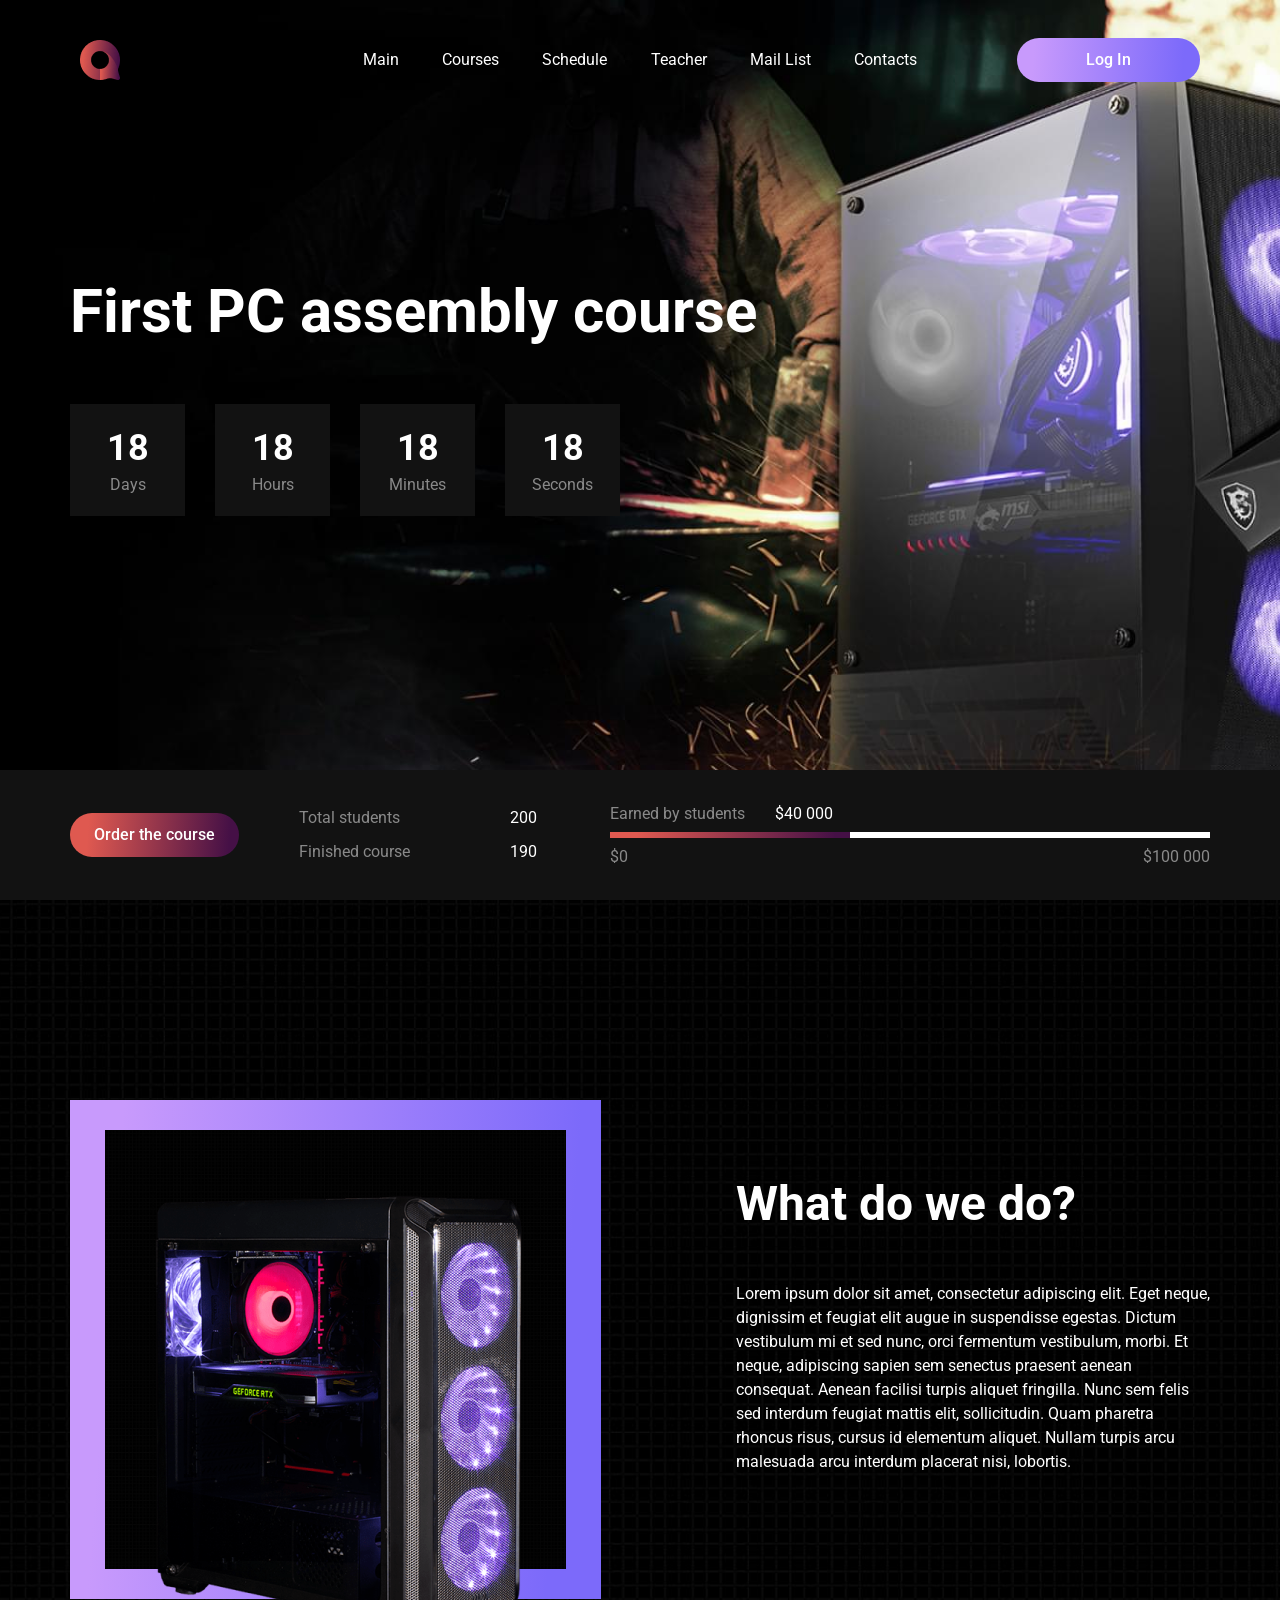
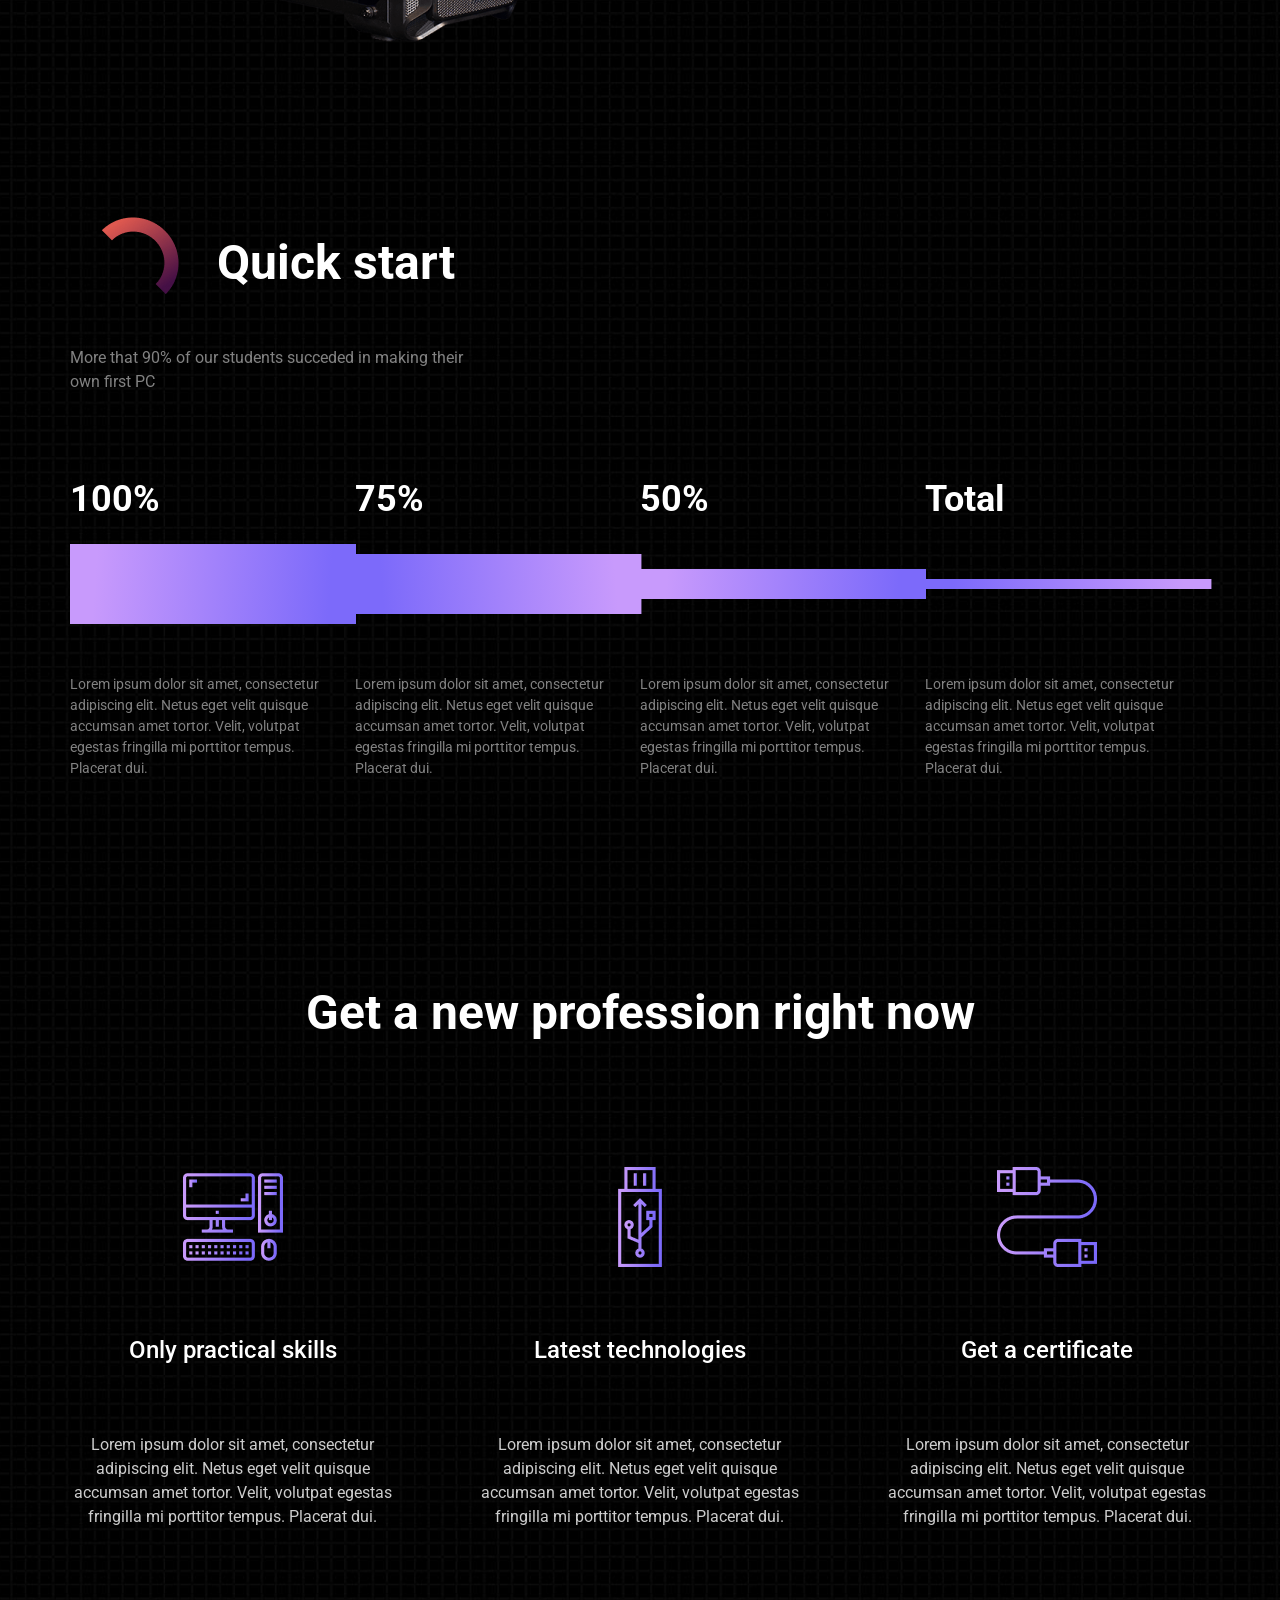
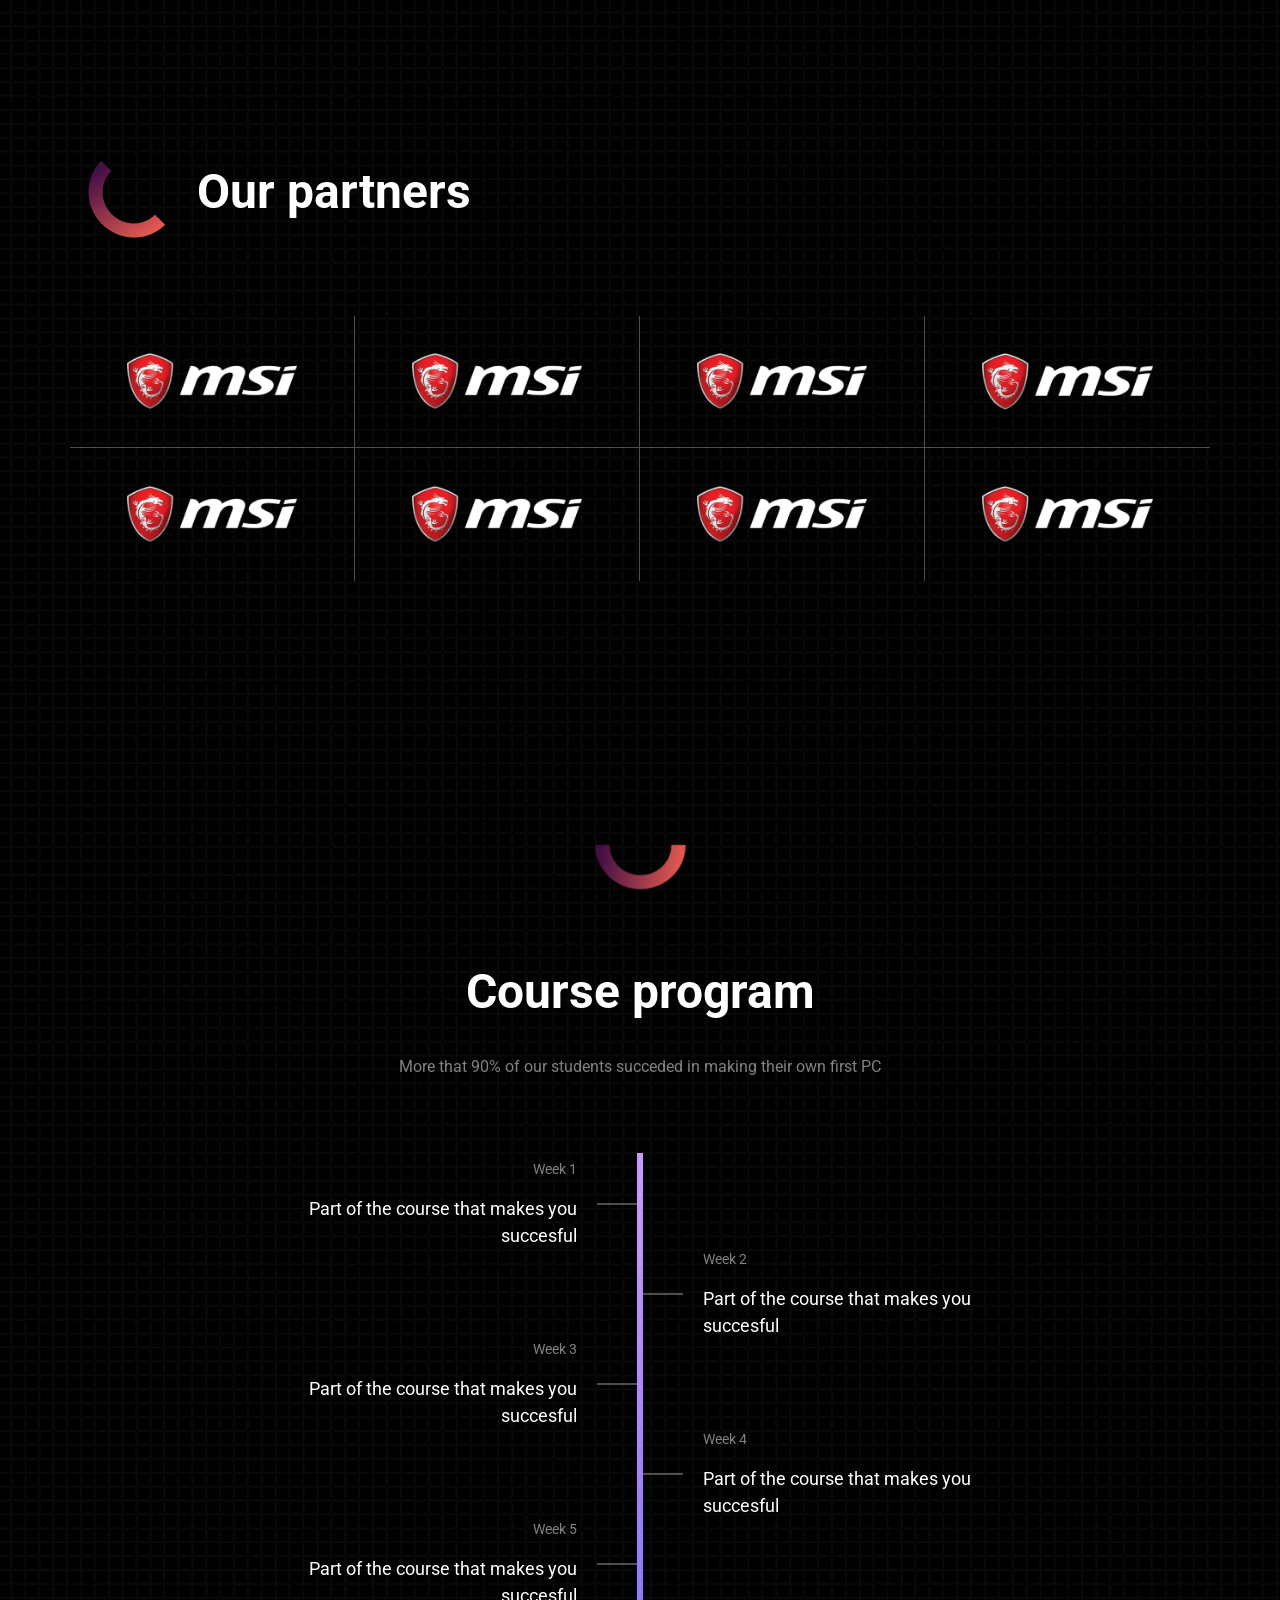
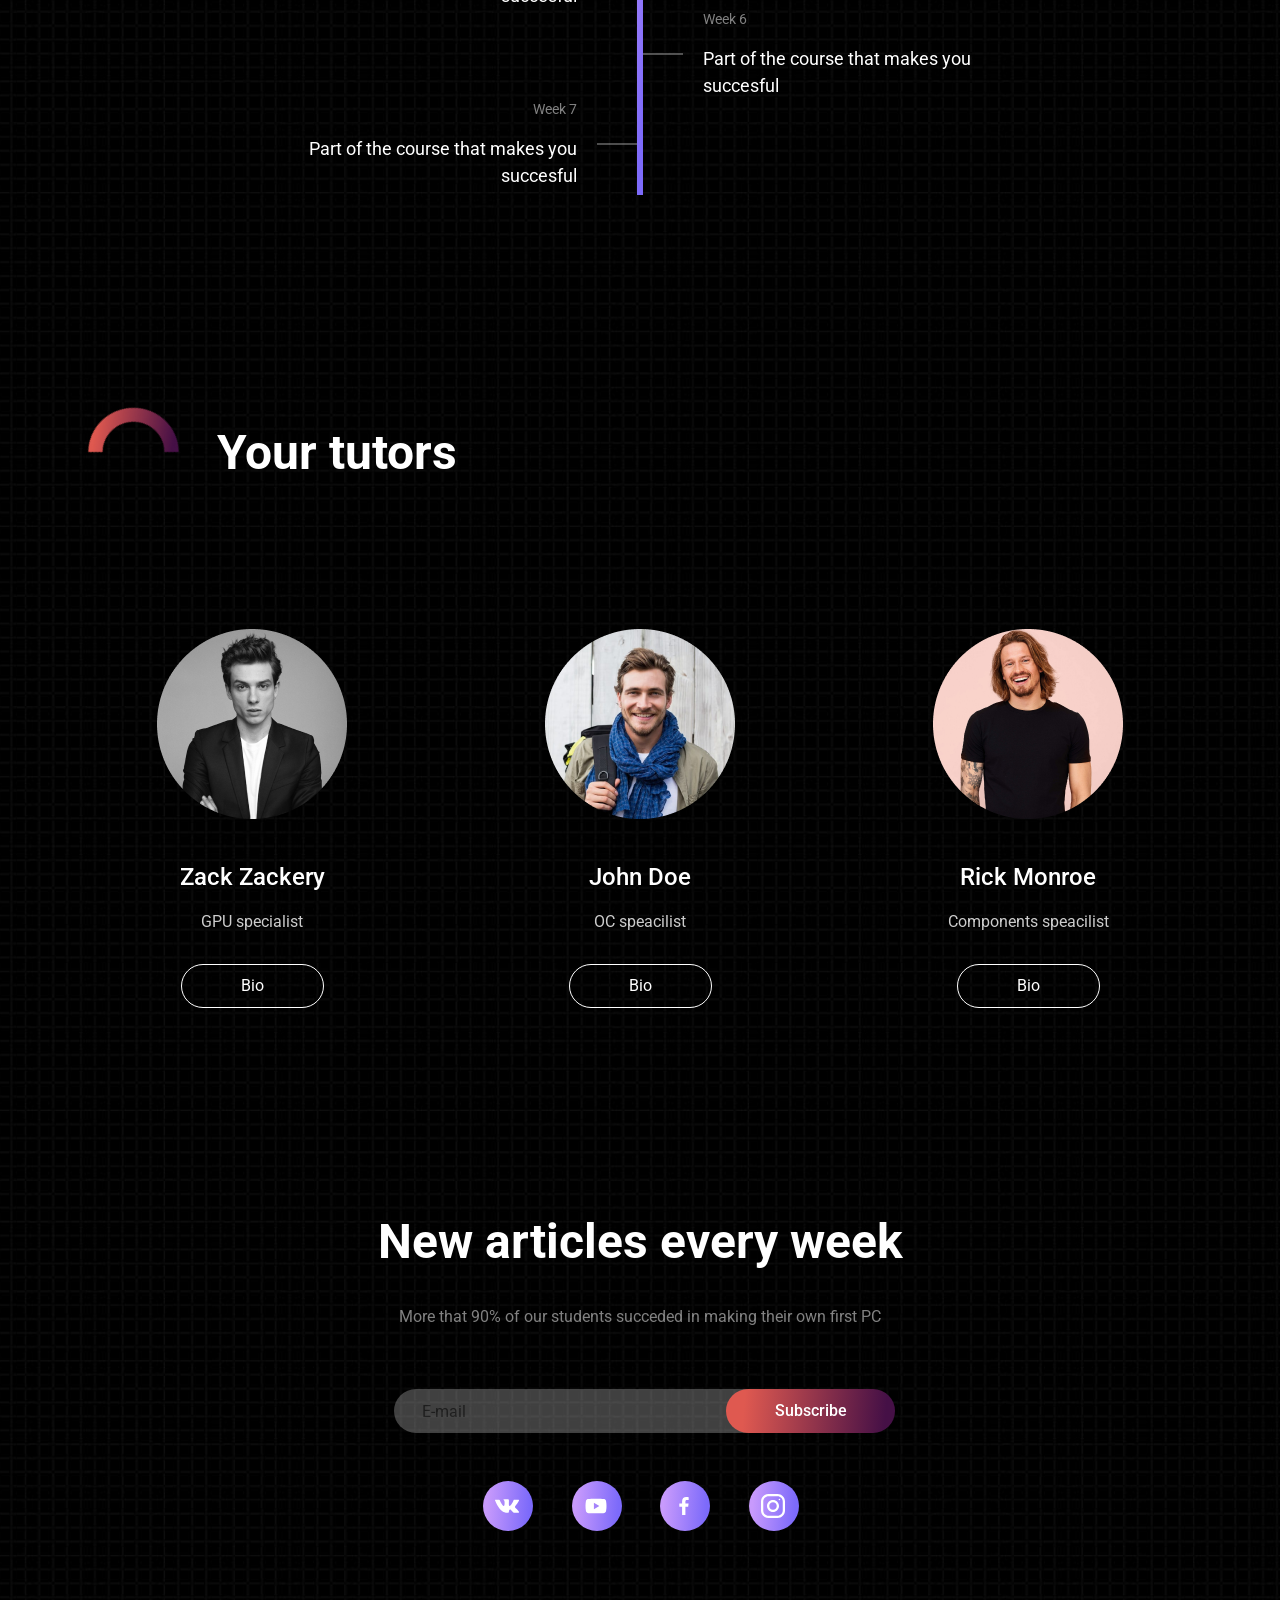
==== pc_courses/index.html @ 43d02b5d "pc_courses" ====
<!DOCTYPE html><html lang="ru"><head><meta charset="UTF-8"><meta name="viewport" content="width=device-width,initial-scale=1"><meta http-equiv="X-UA-Compatible" content="ie=edge"><title>Create your PC</title><meta name="title" content="Мое портфолио"><meta name="description" content="Здесь вы сможете ознакомиться с моими работами и узнать больше обо мне"><!-- Open Graph / Facebook --><meta property="og:type" content="website"><meta property="og:url" content="https://metatags.io/"><meta property="og:title" content="Мое портфолио"><meta property="og:description" content="Здесь вы сможете ознакомиться с моими работами и узнать больше обо мне"><meta property="og:image" content="https://metatags.io/assets/meta-tags-16a33a6a8531e519cc0936fbba0ad904e52d35f34a46c97a2c9f6f7dd7d336f2.png"><!-- Twitter --><meta property="twitter:card" content="summary_large_image"><meta property="twitter:url" content="https://metatags.io/"><meta property="twitter:title" content="Мое портфолио"><meta property="twitter:description" content="Здесь вы сможете ознакомиться с моими работами и узнать больше обо мне"><meta property="twitter:image" content="https://metatags.io/assets/meta-tags-16a33a6a8531e519cc0936fbba0ad904e52d35f34a46c97a2c9f6f7dd7d336f2.png"><!-- Favicon  --><link rel="apple-touch-icon" sizes="57x57" href="icons/favicon/apple-icon-57x57.png"><link rel="apple-touch-icon" sizes="60x60" href="icons/favicon/apple-icon-60x60.png"><link rel="apple-touch-icon" sizes="72x72" href="icons/favicon/apple-icon-72x72.png"><link rel="apple-touch-icon" sizes="76x76" href="icons/favicon/apple-icon-76x76.png"><link rel="apple-touch-icon" sizes="114x114" href="icons/favicon/apple-icon-114x114.png"><link rel="apple-touch-icon" sizes="120x120" href="icons/favicon/apple-icon-120x120.png"><link rel="apple-touch-icon" sizes="144x144" href="icons/favicon/apple-icon-144x144.png"><link rel="apple-touch-icon" sizes="152x152" href="icons/favicon/apple-icon-152x152.png"><link rel="apple-touch-icon" sizes="180x180" href="icons/favicon/apple-icon-180x180.png"><link rel="icon" type="image/png" sizes="192x192" href="icons/favicon/android-icon-192x192.png"><link rel="icon" type="image/png" sizes="32x32" href="icons/favicon/favicon-32x32.png"><link rel="icon" type="image/png" sizes="96x96" href="icons/favicon/favicon-96x96.png"><link rel="icon" type="image/png" sizes="16x16" href="icons/favicon/favicon-16x16.png"><link rel="manifest" href="/manifest.json"><meta name="msapplication-TileColor" content="#ffffff"><meta name="msapplication-TileImage" content="/ms-icon-144x144.png"><meta name="theme-color" content="#ffffff"><link rel="stylesheet" href="css/style.min.css"></head><body><header><nav><div class="container"><ul class="menu"><li><a href="#" class="menu__link text text_white">Main</a></li><li><a href="#" class="menu__link text text_white">Courses</a></li><li><a href="#" class="menu__link text text_white">Schedule</a></li><li><a href="#" class="menu__link text text_white">Teacher</a></li><li><a href="#" class="menu__link text text_white">Mail List</a></li><li><a href="#" class="menu__link text text_white">Contacts</a></li></ul></div></nav><div class="hamburger"><span></span> <span></span> <span></span></div><div class="logo"><a href="#"><img src="icons/main/logo.png" alt="logo"></a></div><button class="button button-login">Log In</button></header><section class="main"><div class="container"><h1 class="title title_fz64">First PC assembly course</h1><div class="main__countdown"><div class="main__countdown-item"><div class="main__countdown-number">18</div><div class="text">Days</div></div><div class="main__countdown-item"><div class="main__countdown-number">18</div><div class="text">Hours</div></div><div class="main__countdown-item"><div class="main__countdown-number">18</div><div class="text">Minutes</div></div><div class="main__countdown-item"><div class="main__countdown-number">18</div><div class="text">Seconds</div></div></div></div><div class="main-bottom"><div class="container"><div class="main-bottom__wrapper"><button class="button">Order the course</button><div class="main-bottom__students"><div class="text">Total students</div><div class="text text_white">200</div><div class="text">Finished course</div><div class="text text_white">190</div></div><div class="main-bottom__counter"><div class="text main-bottom__counter-1">Earned by students</div><div class="text text_white main-bottom__counter-2">$40 000</div><div class="main-bottom__progress-bar main-bottom__counter-3"><span></span></div><div class="text main-bottom__counter-4">$0</div><div class="text main-bottom__counter-5">$100 000</div></div></div></div></div></section><section class="about"><div class="container"><div class="about__wrapper"><div class="about__item"><span class="about__square"><img src="img/about/about__img.png" alt="PC" class="about__img"> <span class="about__square-bcg"></span></span></div><div class="about__item"><h2 class="title">What do we do?</h2><p class="text text_white">Lorem ipsum dolor sit amet, consectetur adipiscing elit. Eget neque, dignissim et feugiat elit augue in suspendisse egestas. Dictum vestibulum mi et sed nunc, orci fermentum vestibulum, morbi. Et neque, adipiscing sapien sem senectus praesent aenean consequat. Aenean facilisi turpis aliquet fringilla. Nunc sem felis sed interdum feugiat mattis elit, sollicitudin. Quam pharetra rhoncus risus, cursus id elementum aliquet. Nullam turpis arcu malesuada arcu interdum placerat nisi, lobortis.</p></div></div></div></section><section class="start"><div class="container"><div class="start__top"><img src="icons/icon-loading.png" alt="icon"><h2 class="title">Quick start</h2></div><p class="start__descr text">More that 90% of our students succeded in making their own first PC</p><div class="start__wrapper"><div class="start__item start__item"><div class="title title_fz36">100%</div><div class="start__text text text_fz14">Lorem ipsum dolor sit amet, consectetur adipiscing elit. Netus eget velit quisque accumsan amet tortor. Velit, volutpat egestas fringilla mi porttitor tempus. Placerat dui.</div></div><div class="start__item start__item_2"><div class="title title_fz36">75%</div><div class="start__text text text_fz14">Lorem ipsum dolor sit amet, consectetur adipiscing elit. Netus eget velit quisque accumsan amet tortor. Velit, volutpat egestas fringilla mi porttitor tempus. Placerat dui.</div></div><div class="start__item start__item_3"><div class="title title_fz36">50%</div><div class="start__text text text_fz14">Lorem ipsum dolor sit amet, consectetur adipiscing elit. Netus eget velit quisque accumsan amet tortor. Velit, volutpat egestas fringilla mi porttitor tempus. Placerat dui.</div></div><div class="start__item start__item_4"><div class="title title_fz36">Total</div><div class="start__text text text_fz14">Lorem ipsum dolor sit amet, consectetur adipiscing elit. Netus eget velit quisque accumsan amet tortor. Velit, volutpat egestas fringilla mi porttitor tempus. Placerat dui.</div></div></div></div></section><section class="advantages"><div class="container"><h2 class="title">Get a new profession right now</h2><div class="advantages__wrapper"><div class="advantages__item"><img src="icons/advantages/icon-1.png" alt="skills"><div class="subtitle">Only practical skills</div><p class="text text_op08">Lorem ipsum dolor sit amet, consectetur adipiscing elit. Netus eget velit quisque accumsan amet tortor. Velit, volutpat egestas fringilla mi porttitor tempus. Placerat dui.</p></div><div class="advantages__item"><img src="icons/advantages/icon-2.png" alt="technologies"><div class="subtitle">Latest technologies</div><p class="text text_op08">Lorem ipsum dolor sit amet, consectetur adipiscing elit. Netus eget velit quisque accumsan amet tortor. Velit, volutpat egestas fringilla mi porttitor tempus. Placerat dui.</p></div><div class="advantages__item"><img src="icons/advantages/icon-3.png" alt="certificate"><div class="subtitle">Get a certificate</div><p class="text text_op08">Lorem ipsum dolor sit amet, consectetur adipiscing elit. Netus eget velit quisque accumsan amet tortor. Velit, volutpat egestas fringilla mi porttitor tempus. Placerat dui.</p></div></div></div></section><section class="partners"><div class="container"><div class="partners__top"><img src="icons/icon-loading.png" alt="icon"><h2 class="title">Our partners</h2></div><div class="partners__wrapper"><div class="partners__item"><img src="icons/partners/msi.png" alt=""></div><div class="partners__item"><img src="icons/partners/msi.png" alt=""></div><div class="partners__item"><img src="icons/partners/msi.png" alt=""></div><div class="partners__item"><img src="icons/partners/msi.png" alt=""></div><div class="partners__item"><img src="icons/partners/msi.png" alt=""></div><div class="partners__item"><img src="icons/partners/msi.png" alt=""></div><div class="partners__item"><img src="icons/partners/msi.png" alt=""></div><div class="partners__item"><img src="icons/partners/msi.png" alt=""></div></div></div></section><section class="program"><div class="container"><img src="icons/icon-loading.png" alt="icon"><h2 class="title">Course program</h2><div class="text">More that 90% of our students succeded in making their own first PC</div><div class="program__wrapper"><div class="program__item"><div class="text text_fz14">Week 1</div><div class="text text_white text_fz18">Part of the course that makes you succesful</div></div><div class="program__filler"></div><div class="program__filler"></div><div class="program__item"><div class="text text_fz14">Week 2</div><div class="text text_white text_fz18">Part of the course that makes you succesful</div></div><div class="program__item"><div class="text text_fz14">Week 3</div><div class="text text_white text_fz18">Part of the course that makes you succesful</div></div><div class="program__filler"></div><div class="program__filler"></div><div class="program__item"><div class="text text_fz14">Week 4</div><div class="text text_white text_fz18">Part of the course that makes you succesful</div></div><div class="program__item"><div class="text text_fz14">Week 5</div><div class="text text_white text_fz18">Part of the course that makes you succesful</div></div><div class="program__filler"></div><div class="program__filler"></div><div class="program__item"><div class="text text_fz14">Week 6</div><div class="text text_white text_fz18">Part of the course that makes you succesful</div></div><div class="program__item"><div class="text text_fz14">Week 7</div><div class="text text_white text_fz18">Part of the course that makes you succesful</div></div></div></div></section><section class="tutors"><div class="container"><div class="tutors__top"><img src="icons/icon-loading.png" alt="icon"><h2 class="title">Your tutors</h2></div><div class="tutors__wrapper"><div class="tutors__item"><img src="img/teachers/teacher_1.png" alt="Zack"><div class="tutors__descr"><div class="subtitle">Zack Zackery</div><div class="text text_op08">GPU specialist</div><button class="button button-bio">Bio</button></div></div><div class="tutors__item"><img src="img/teachers/teacher_2.png" alt="John"><div class="tutors__descr"><div class="subtitle">John Doe</div><div class="text text_op08">OC speacilist</div><button class="button button-bio">Bio</button></div></div><div class="tutors__item"><img src="img/teachers/teacher_3.png" alt="Rick"><div class="tutors__descr"><div class="subtitle">Rick Monroe</div><div class="text text_op08">Components speacilist</div><button class="button button-bio">Bio</button></div></div></div></div></section><footer class="footer"><h2 class="title">New articles every week</h2><div class="text">More that 90% of our students succeded in making their own first PC</div><div class="footer__form"><form action="#" class="form"><label for="email"></label> <input type="email" placeholder="       E-mail" class="footer__form-mail"> <input type="submit" value="Subscribe" class="button"></form></div><div class="footer__socials"><a href="#" class="footer__socials-item"><img src="icons/footer/vk.svg" alt=""></a><a href="#" class="footer__socials-item"><img src="icons/footer/youtube.svg" alt=""></a><a href="#" class="footer__socials-item"><img src="icons/footer/facebook.svg" alt=""></a><a href="#" class="footer__socials-item"><img src="icons/footer/instagram.svg" alt=""></a></div></footer><script src="js/script.js"></script></body></html>
---- pc_courses/css/style.min.css ----
/*!
 * Bootstrap Reboot v4.3.1 (https://getbootstrap.com/)
 * Copyright 2011-2019 The Bootstrap Authors
 * Copyright 2011-2019 Twitter, Inc.
 * Licensed under MIT (https://github.com/twbs/bootstrap/blob/master/LICENSE)
 * Forked from Normalize.css, licensed MIT (https://github.com/necolas/normalize.css/blob/master/LICENSE.md)
 */@import url(https://fonts.googleapis.com/css2?family=Roboto:ital,wght@0,400;0,500;1,100;1,300;1,700;1,900&display=swap);*,::after,::before{box-sizing:border-box}html{font-family:sans-serif;line-height:1.15;-webkit-text-size-adjust:100%;-webkit-tap-highlight-color:rgba(0,0,0,0)}article,aside,figcaption,figure,footer,header,hgroup,main,nav,section{display:block}body{margin:0;font-family:-apple-system,BlinkMacSystemFont,"Segoe UI",Roboto,"Helvetica Neue",Arial,"Noto Sans",sans-serif,"Apple Color Emoji","Segoe UI Emoji","Segoe UI Symbol","Noto Color Emoji";font-size:1rem;font-weight:400;line-height:1.5;color:#212529;text-align:left;background-color:#fff}[tabindex="-1"]:focus{outline:0!important}hr{box-sizing:content-box;height:0;overflow:visible}h1,h2,h3,h4,h5,h6{margin-top:0;margin-bottom:.5rem}p{margin-top:0;margin-bottom:1rem}abbr[data-original-title],abbr[title]{text-decoration:underline;-webkit-text-decoration:underline dotted;text-decoration:underline dotted;cursor:help;border-bottom:0;-webkit-text-decoration-skip-ink:none;text-decoration-skip-ink:none}address{margin-bottom:1rem;font-style:normal;line-height:inherit}dl,ol,ul{margin-top:0;margin-bottom:1rem}ol ol,ol ul,ul ol,ul ul{margin-bottom:0}dt{font-weight:700}dd{margin-bottom:.5rem;margin-left:0}blockquote{margin:0 0 1rem}b,strong{font-weight:bolder}small{font-size:80%}sub,sup{position:relative;font-size:75%;line-height:0;vertical-align:baseline}sub{bottom:-.25em}sup{top:-.5em}a{color:#007bff;text-decoration:none;background-color:rgba(0,0,0,0)}a:hover{color:#0056b3;text-decoration:underline}a:not([href]):not([tabindex]){color:inherit;text-decoration:none}a:not([href]):not([tabindex]):focus,a:not([href]):not([tabindex]):hover{color:inherit;text-decoration:none}a:not([href]):not([tabindex]):focus{outline:0}code,kbd,pre,samp{font-family:SFMono-Regular,Menlo,Monaco,Consolas,"Liberation Mono","Courier New",monospace;font-size:1em}pre{margin-top:0;margin-bottom:1rem;overflow:auto}figure{margin:0 0 1rem}img{vertical-align:middle;border-style:none}svg{overflow:hidden;vertical-align:middle}table{border-collapse:collapse}caption{padding-top:.75rem;padding-bottom:.75rem;color:#6c757d;text-align:left;caption-side:bottom}th{text-align:inherit}label{display:inline-block;margin-bottom:.5rem}button{border-radius:0}button:focus{outline:1px dotted;outline:5px auto -webkit-focus-ring-color}button,input,optgroup,select,textarea{margin:0;font-family:inherit;font-size:inherit;line-height:inherit}button,input{overflow:visible}button,select{text-transform:none}select{word-wrap:normal}[type=button],[type=reset],[type=submit],button{-webkit-appearance:button}[type=button]:not(:disabled),[type=reset]:not(:disabled),[type=submit]:not(:disabled),button:not(:disabled){cursor:pointer}[type=button]::-moz-focus-inner,[type=reset]::-moz-focus-inner,[type=submit]::-moz-focus-inner,button::-moz-focus-inner{padding:0;border-style:none}input[type=checkbox],input[type=radio]{box-sizing:border-box;padding:0}input[type=date],input[type=datetime-local],input[type=month],input[type=time]{-webkit-appearance:listbox}textarea{overflow:auto;resize:vertical}fieldset{min-width:0;padding:0;margin:0;border:0}legend{display:block;width:100%;max-width:100%;padding:0;margin-bottom:.5rem;font-size:1.5rem;line-height:inherit;color:inherit;white-space:normal}progress{vertical-align:baseline}[type=number]::-webkit-inner-spin-button,[type=number]::-webkit-outer-spin-button{height:auto}[type=search]{outline-offset:-2px;-webkit-appearance:none}[type=search]::-webkit-search-decoration{-webkit-appearance:none}::-webkit-file-upload-button{font:inherit;-webkit-appearance:button}output{display:inline-block}summary{display:list-item;cursor:pointer}template{display:none}[hidden]{display:none!important}:root{--main-color1:linear-gradient(94.26deg, #C89AFC 9.51%, #7C6AFA 90.23%);--main-color2:linear-gradient(94.78deg, #DF5950 11.19%, #451046 93.72%)}*{font-family:Roboto,sans-serif;margin:0;padding:0}body{background:url(../img/bgc.jpg) center center/cover no-repeat}.container{width:1315px;margin:0 auto}.text{font-weight:400;color:#fff;opacity:.5;font-size:16px}.text_fz18{font-size:18px}.text_fz14{font-size:14px}.text_white{font-weight:400;opacity:unset}.text_op08{opacity:.8}@media(max-width:768px){.text{font-size:14px}}@media(max-width:576px){.text{font-size:12px}}.button{width:169px;height:44px;background:var(--main-color2);border-radius:50px;font-weight:500;font-size:16px;color:#fff;border:none}.button:hover{filter:brightness(1.15)}.button-login{position:absolute;top:38px;right:80px;width:183px;background:var(--main-color1)}.button-bio{width:143px;border:1px solid #fff;background:0 0;font-weight:400}@media(max-width:992px){.button-login{right:20px;width:140px}}@media(max-width:768px){.button-login{right:40px;top:80px;width:183px}}@media(max-width:576px){.button-login{right:50%;transform:translateX(50%)}}.title{margin-bottom:0;font-size:48px;font-weight:700;line-height:140%;color:#fff}.title_fz64{font-size:64px}.title_fz36{font-size:36px}.subtitle{font-weight:500;font-size:24px;color:#fff}@media(max-width:1440px){.title_fz64{font-size:60px}}@media(max-width:1200px){.title_fz64{font-size:48px}}@media(max-width:768px){.title_fz64{font-size:40px}.title_fz36{font-size:30px}}@media(max-width:576px){.title{font-size:32px}.title_fz64{font-size:32px}.title_fz36{font-size:24px}}header{position:relative;z-index:10}nav{position:absolute;height:24px;top:48px;left:50%;transform:translateX(-50%)}.menu{display:flex;justify-content:space-evenly;margin-bottom:0;list-style:none;padding:0 280px}.menu__link{font-weight:400}.menu__link:hover{color:#919090;text-decoration:none}.logo{position:absolute;top:40px;left:80px}.logo:hover{filter:brightness(1.15)}.hamburger{display:none}@media(max-width:1440px){.menu{padding:0 250px}}@media(max-width:1200px){nav{left:40%}.menu{padding:0 180px}}@media(max-width:992px){.menu{padding:0 50px}.logo{display:none}}@media(max-width:768px){nav{position:unset;transform:unset;height:40px;background-color:#141313}.menu{position:fixed;top:0;left:-100%;padding:20px 15px;flex-direction:column;align-items:center;justify-content:center;background-color:rgba(0,0,0,.9);width:50%;height:100vh;transition:.6s all}.menu__link{font-size:20px}.menu>li{margin-top:30px}.hamburger{display:block;position:absolute;right:10px;top:50%;transform:translateY(-50%);width:26px;height:12px}.hamburger>span{display:block;width:100%;height:2px;margin-bottom:2px;background-color:#fff}}@media(max-width:576px){.menu{width:80%;z-index:10}}.main{position:relative;height:100vh;max-height:960px;padding-top:270px;background:url(../img/main/main-screen__bgc.jpg) center center/cover no-repeat}.main *{outline:1px #000}.main .container{position:relative}.main__countdown{margin-top:50px;display:flex;align-items:start;gap:30px}.main__countdown-item{display:flex;flex-direction:column;align-items:center;justify-content:center;width:115px;height:112px;background:#121212}.main__countdown-number{font-weight:700;font-size:36px;line-height:140%;color:#fff}.main-bottom{display:flex;align-items:center;height:130px;width:100%;background:#121212;position:absolute;bottom:0}.main-bottom__wrapper{display:flex;justify-content:space-between;align-items:center}.main-bottom__students{width:251px;height:58px;display:grid;grid-template:repeat(2,1fr)/1fr 40px;row-gap:10px}.main-bottom__counter{width:714px;height:67px;display:grid;align-items:center;grid-template:repeat(3,1fr)/minmax(50px,max-content) minmax(41px,max-content) minmax(82px,auto);-moz-column-gap:30px;column-gap:30px;grid-template-areas:"a b ." "c c c" "d . e"}.main-bottom__counter-1{grid-area:a}.main-bottom__counter-2{grid-area:b}.main-bottom__counter-3{grid-area:c}.main-bottom__counter-4{grid-area:d}.main-bottom__counter-5{grid-area:e;justify-self:end}.main-bottom__progress-bar{position:relative;width:100%;height:6px;background:#fff}.main-bottom__progress-bar span{position:absolute;width:40%;height:6px;background:var(--main-color2)}@media(max-width:1440px){.container{width:1140px}.main-bottom__counter{width:600px}}@media(max-width:1200px){.container{max-width:940px}.main__countdown-item{width:95px;height:90px}.main-bottom__students{width:210px}.main-bottom__counter{width:450px}}@media(max-width:992px){.container{max-width:720px}.main__countdown-item{width:80px;height:75px}.main__countdown-number{font-size:30px}.main-bottom{height:100px}.main-bottom__students{display:none}.main-bottom__counter{width:420px}}@media(max-width:768px){.container{max-width:540px}.main{background-image:url(../img/main/main-screen__bgc__mobile.jpg);height:95vh;padding-top:200px}.main>.container{text-align:center}.main__countdown{justify-content:center}.main-bottom__wrapper{justify-content:space-around}.main-bottom__counter{width:320px}}@media(max-width:576px){.container{width:100%;padding:0 10px}.main{padding-top:160px}.main__countdown{gap:18px}.main__countdown-item{width:60px;height:60px}.main__countdown-number{font-size:24px}.main-bottom{height:160px}.main-bottom__wrapper{flex-direction:column-reverse}.main-bottom__counter{width:85%;-moz-column-gap:5%;column-gap:5%}}.about{margin-top:200px}.about__wrapper{display:flex;gap:135px}.about__item{position:relative}.about__item>.title{margin-top:70px}.about__item>.text{margin-top:45px}.about__square{display:block;width:531px;height:499px;background:var(--main-color1);padding:30px 35px}.about__square-bcg{display:block;height:100%;background:url(../img/bgc.jpg) center center/cover no-repeat}.about__img{position:absolute;top:96px;left:45px}@media(max-width:1200px){.about__item>.title{margin-top:0}.about__wrapper{gap:60px}}@media(max-width:992px){.about{margin-top:100px}.about__item>.title{text-align:center}.about__wrapper{flex-direction:column;align-items:center}}@media(max-width:576px){.about{margin-top:80px}.about__item>.text{font-size:12px;margin-top:20px}.about__square{width:300px;height:300px}.about__img{top:50px;width:90%}}.start{margin-top:200px}.start__top{display:flex;align-items:center}.start__top>img{transform:rotate(180deg);margin-right:20px}.start__descr{margin-top:20px;width:411px}.start__wrapper{margin-top:80px;display:flex}.start__item{position:relative}.start__item::after{content:"";display:block;position:absolute;top:70px;width:100.5%;height:80px;background:var(--main-color1)}.start__item_2::after{top:80px;height:60px;transform:matrix(-1,0,0,1,0,0)}.start__item_3::after{top:95px;height:30px}.start__item_4::after{top:105px;height:10px;transform:matrix(-1,0,0,1,0,0)}.start__text{margin-top:150px;margin-right:18px}@media(max-width:992px){.start{margin-top:100px}}@media(max-width:768px){.start__top{justify-content:center}.start__descr{width:unset;text-align:center}.start__wrapper{flex-direction:column;gap:20px}.start__item{padding-left:100px}.start__item::after{content:"";position:absolute;width:80px;height:calc(101% + 20px);background:var(--main-color1);top:0;left:0}.start__item_2::after{width:60px;left:10px;transform:matrix(1,0,0,-1,0,0)}.start__item_3::after{width:30px;left:25px}.start__item_4::after{height:100%;width:10px;left:35px;transform:matrix(1,0,0,-1,0,0)}.start__text{margin-top:10px}}@media(max-width:576px){.start{margin-top:80px}}.advantages{margin-top:200px;text-align:center}.advantages__wrapper{margin-top:120px;display:flex;justify-content:center;gap:82px}.advantages__item{min-height:362px;display:flex;flex-direction:column;justify-content:space-between;align-items:center}.advantages__item>p{margin-bottom:0}.advantages__item>img{width:-moz-fit-content;width:fit-content}@media(max-width:992px){.advantages{margin-top:100px}.advantages__wrapper{margin-top:80px;gap:50px}}@media(max-width:768px){.advantages__wrapper{flex-direction:column}.advantages__item{min-height:unset;gap:20px}.advantages__item p{width:80%}}@media(max-width:576px){.advantages{margin-top:80px}}.partners{margin-top:200px}.partners__top{display:flex;align-items:center}.partners__wrapper{margin-top:60px;display:grid;grid-template-columns:repeat(4,1fr);grid-template-rows:repeat(2,1fr)}.partners__item{padding:9% 20%;border-bottom:1px solid rgba(255,255,255,.3);border-right:1px solid rgba(255,255,255,.3)}.partners__item>img{width:100%}@media(max-width:1440px)and (min-width:769px){.partners__item:nth-child(4n+4){border-right:none}.partners__item:nth-child(n+5){border-bottom:none}}@media(max-width:992px){.partners{margin-top:100px}}@media(max-width:768px){.partners__top{justify-content:center}.partners__wrapper{grid-template-columns:repeat(2,1fr)}.partners__item:nth-child(2n){border-right:none}.partners__item:nth-child(n+7){border-bottom:none}}@media(max-width:576px){.partners{margin-top:80px}}.program{margin-top:200px;text-align:center}.program img{transform:rotate(-45deg)}.program .title{margin-top:50px;margin-bottom:30px}.program__wrapper{position:relative;margin:80px auto 0 auto;width:750px;display:grid;grid-template-columns:repeat(2,1fr);grid-template-rows:repeat(7,1fr);-moz-column-gap:6px;column-gap:6px}.program__wrapper::before{content:"";position:absolute;width:6px;height:102%;left:50%;top:-1%;transform:translateX(-50%);background:var(--main-color1)}.program__item{position:relative;display:flex;flex-direction:column;gap:15px}.program__item::before{content:"";position:absolute;width:40px;height:2px;background:rgba(255,255,255,.3);top:50%;transform:translateY(-50%)}.program__item:nth-child(2n+1){text-align:right;padding-right:60px}.program__item:nth-child(2n+1)::before{right:0}.program__item:nth-child(2n){text-align:left;padding-left:60px}.program__item:nth-child(2n)::before{left:0}@media(max-width:992px){.program{margin-top:100px}.program__wrapper{width:100%}}@media(max-width:576px){.program{margin-top:80px}.program__wrapper{grid-template-columns:1fr}.program__wrapper::before{left:10%}.program__item .text_white{text-align:left}.program__item:nth-child(2n+1){margin-top:20px;margin-left:10%;text-align:left;padding:0 0 0 60px}.program__item:nth-child(2n+1)::before{left:0}.program__item:nth-child(2n){margin-top:20px;margin-left:10%;padding-left:60px;text-align:right}.program__item:nth-child(2n)::before{width:55%;top:10px;left:0}.program__item:nth-child(2n) .text_fz14{padding-right:60px}.program__filler{display:none}}.tutors{margin-top:200px}.tutors__top{display:flex;align-items:center;gap:20px}.tutors__top img{transform:rotate(135deg)}.tutors__wrapper{margin-top:113px;display:flex;justify-content:space-around;gap:24px}.tutors__item{text-align:center}.tutors__item .subtitle{margin-top:40px}.tutors__item .text{margin-top:15px}.tutors__item button{margin-top:30px}@media(max-width:992px){.tutors{margin-top:100px}}@media(max-width:768px){.tutors__top{justify-content:center}.tutors__wrapper{margin-top:0;flex-direction:column}.tutors__item{position:relative}.tutors__item img{margin-top:60px}.tutors__item:nth-child(-n+2){padding-bottom:30px}.tutors__item:nth-child(-n+2)::after{content:"";position:absolute;width:40%;height:2px;background:var(--main-color1);bottom:-30px;left:50%;transform:translateX(-50%)}}@media(max-width:576px){.tutors{margin-top:80px}}.footer{margin-top:200px;text-align:center}.footer .text{margin-top:30px}.footer__form{position:relative;width:492px;margin:60px auto}.footer__form form{display:flex}.footer__form-mail{width:353px;height:44px;opacity:.25;border-radius:50px 0 0 50px;border:none}.footer__form .button{position:absolute;left:332px}.footer__socials{margin:40px auto 106px auto;margin-top:40px;width:290px;display:flex;justify-content:space-between}.footer__socials-item{position:relative}.footer__socials-item::before{content:"";position:absolute;width:50px;height:50px;background:var(--main-color1);border-radius:50px;z-index:-1;top:-50%;left:-50%}@media(max-width:992px){.footer{margin-top:100px}}@media(max-width:576px){.footer{margin-top:80px}.footer__form{width:90%;margin:60px auto;justify-content:center}.footer__form form{flex-direction:column;align-items:center}.footer__form-mail{width:90%;border-radius:50px}.footer__form .button{margin-top:20px;position:relative;left:unset}.footer__socials{width:250px}}
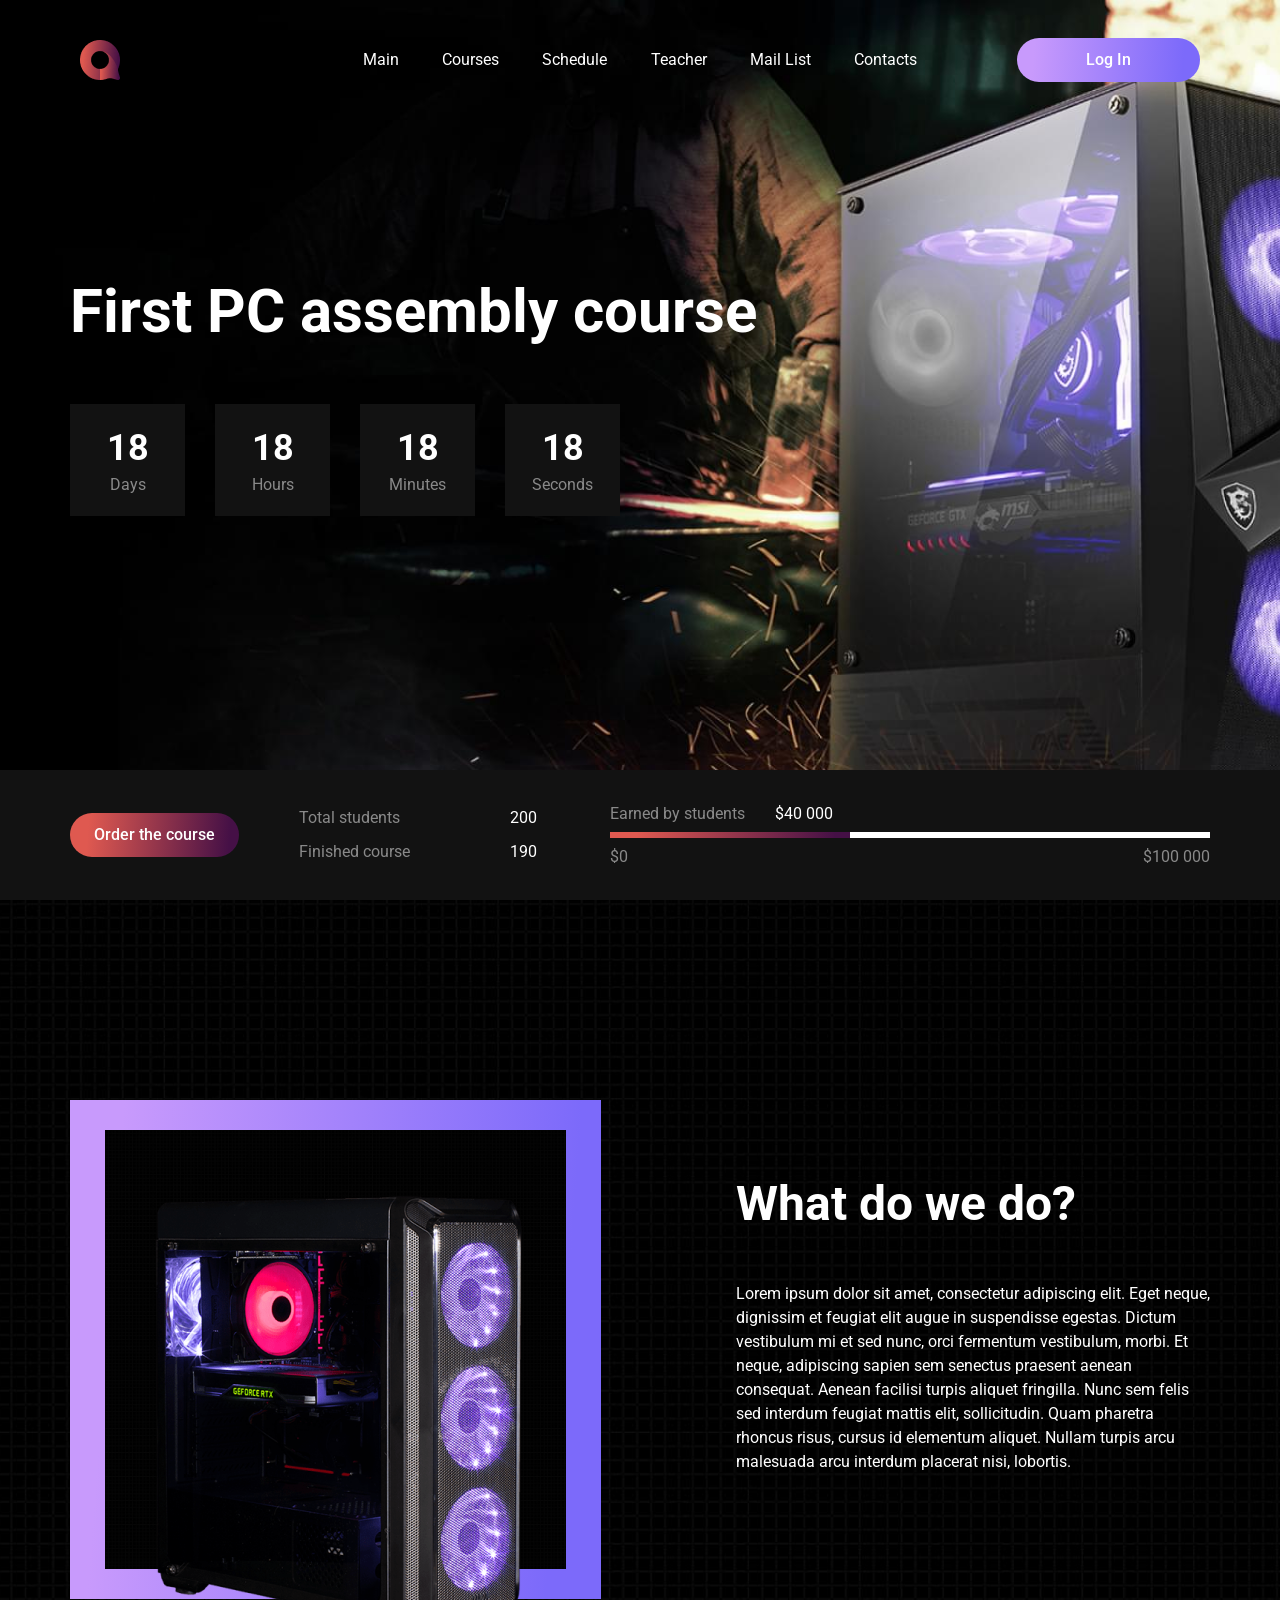
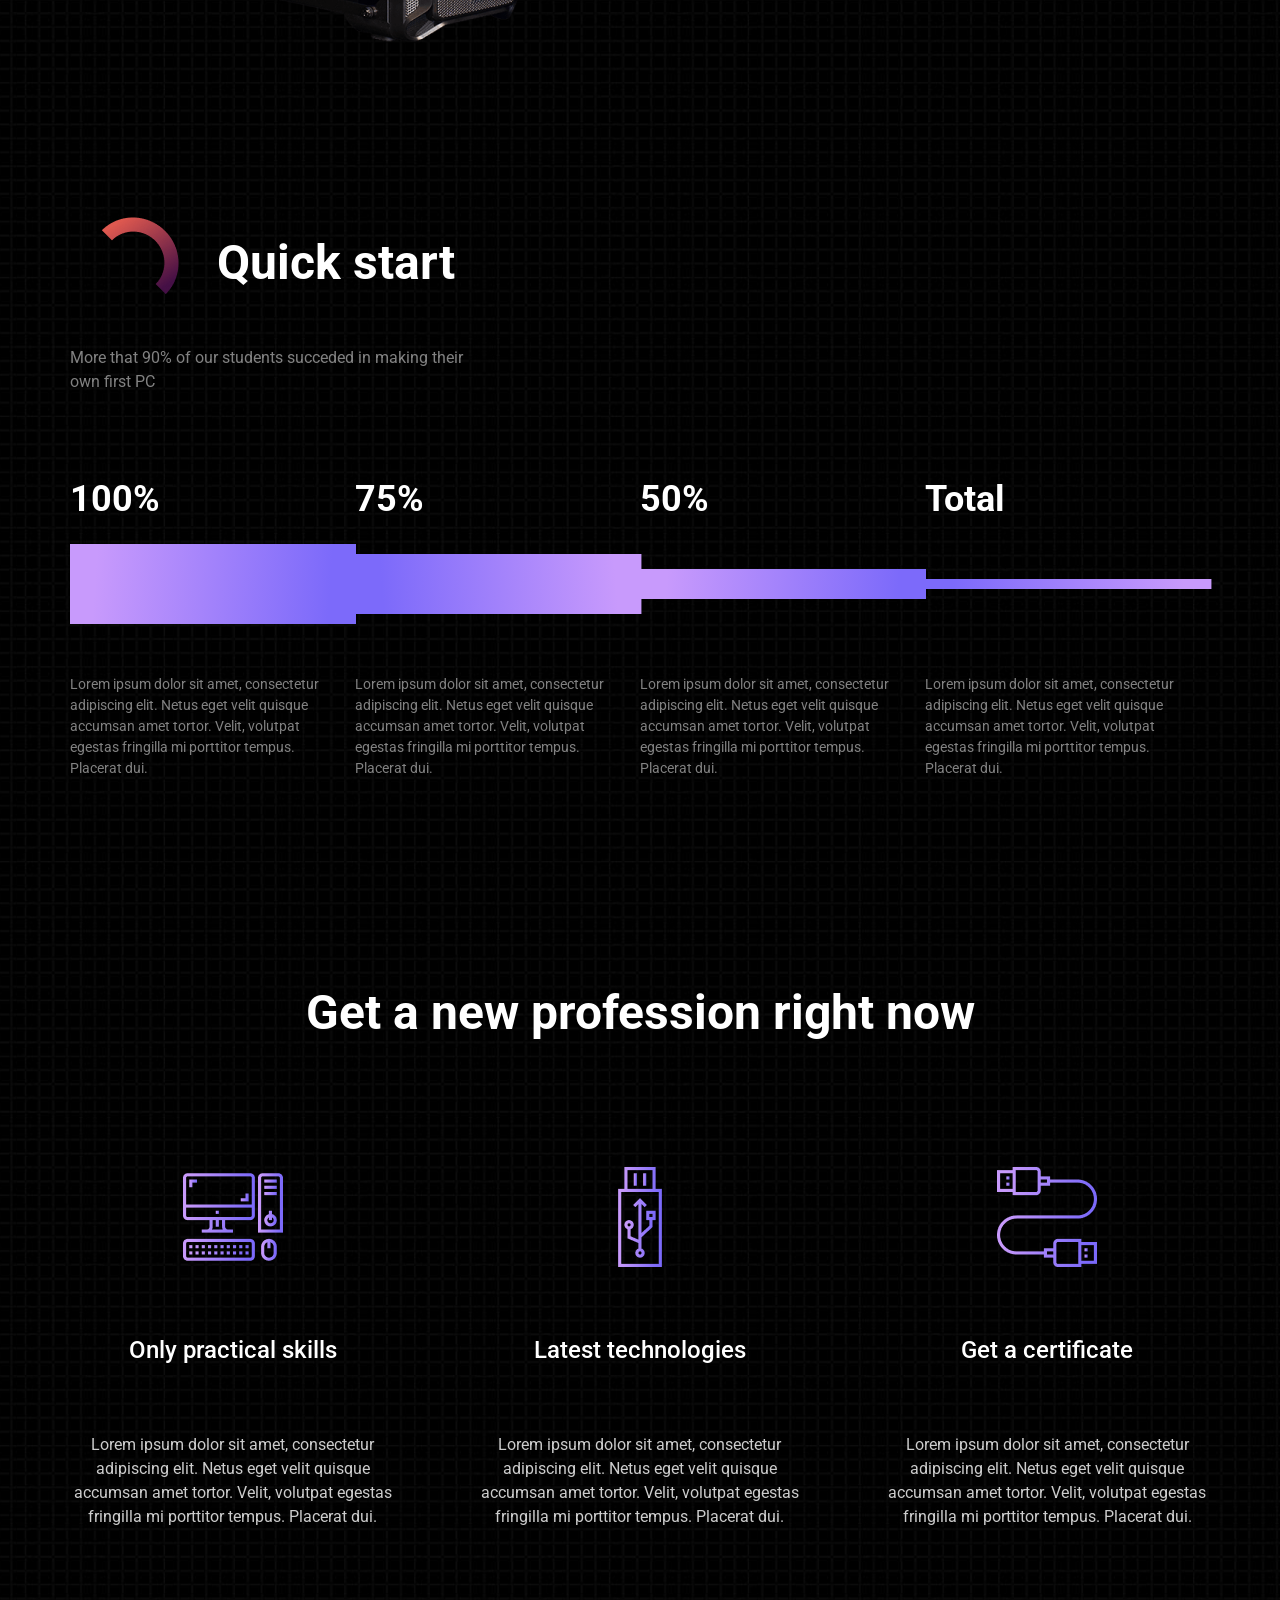
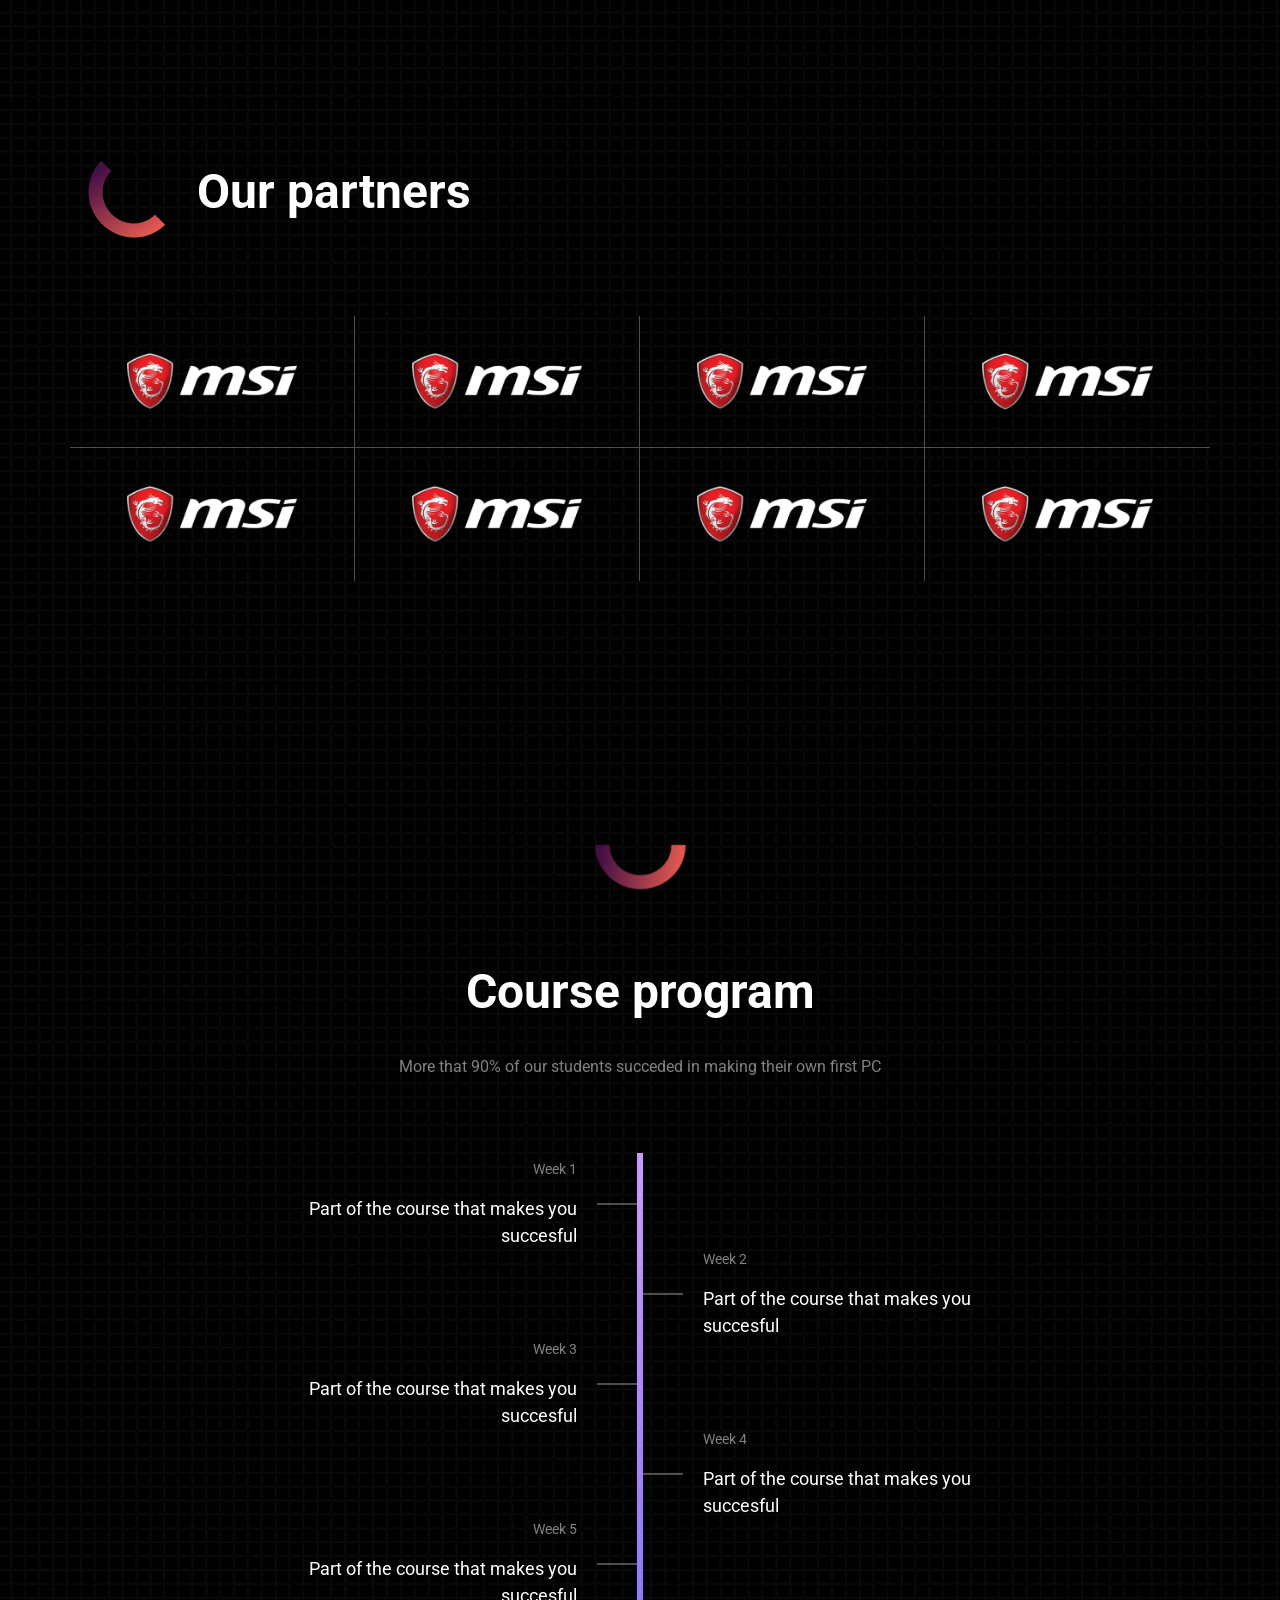
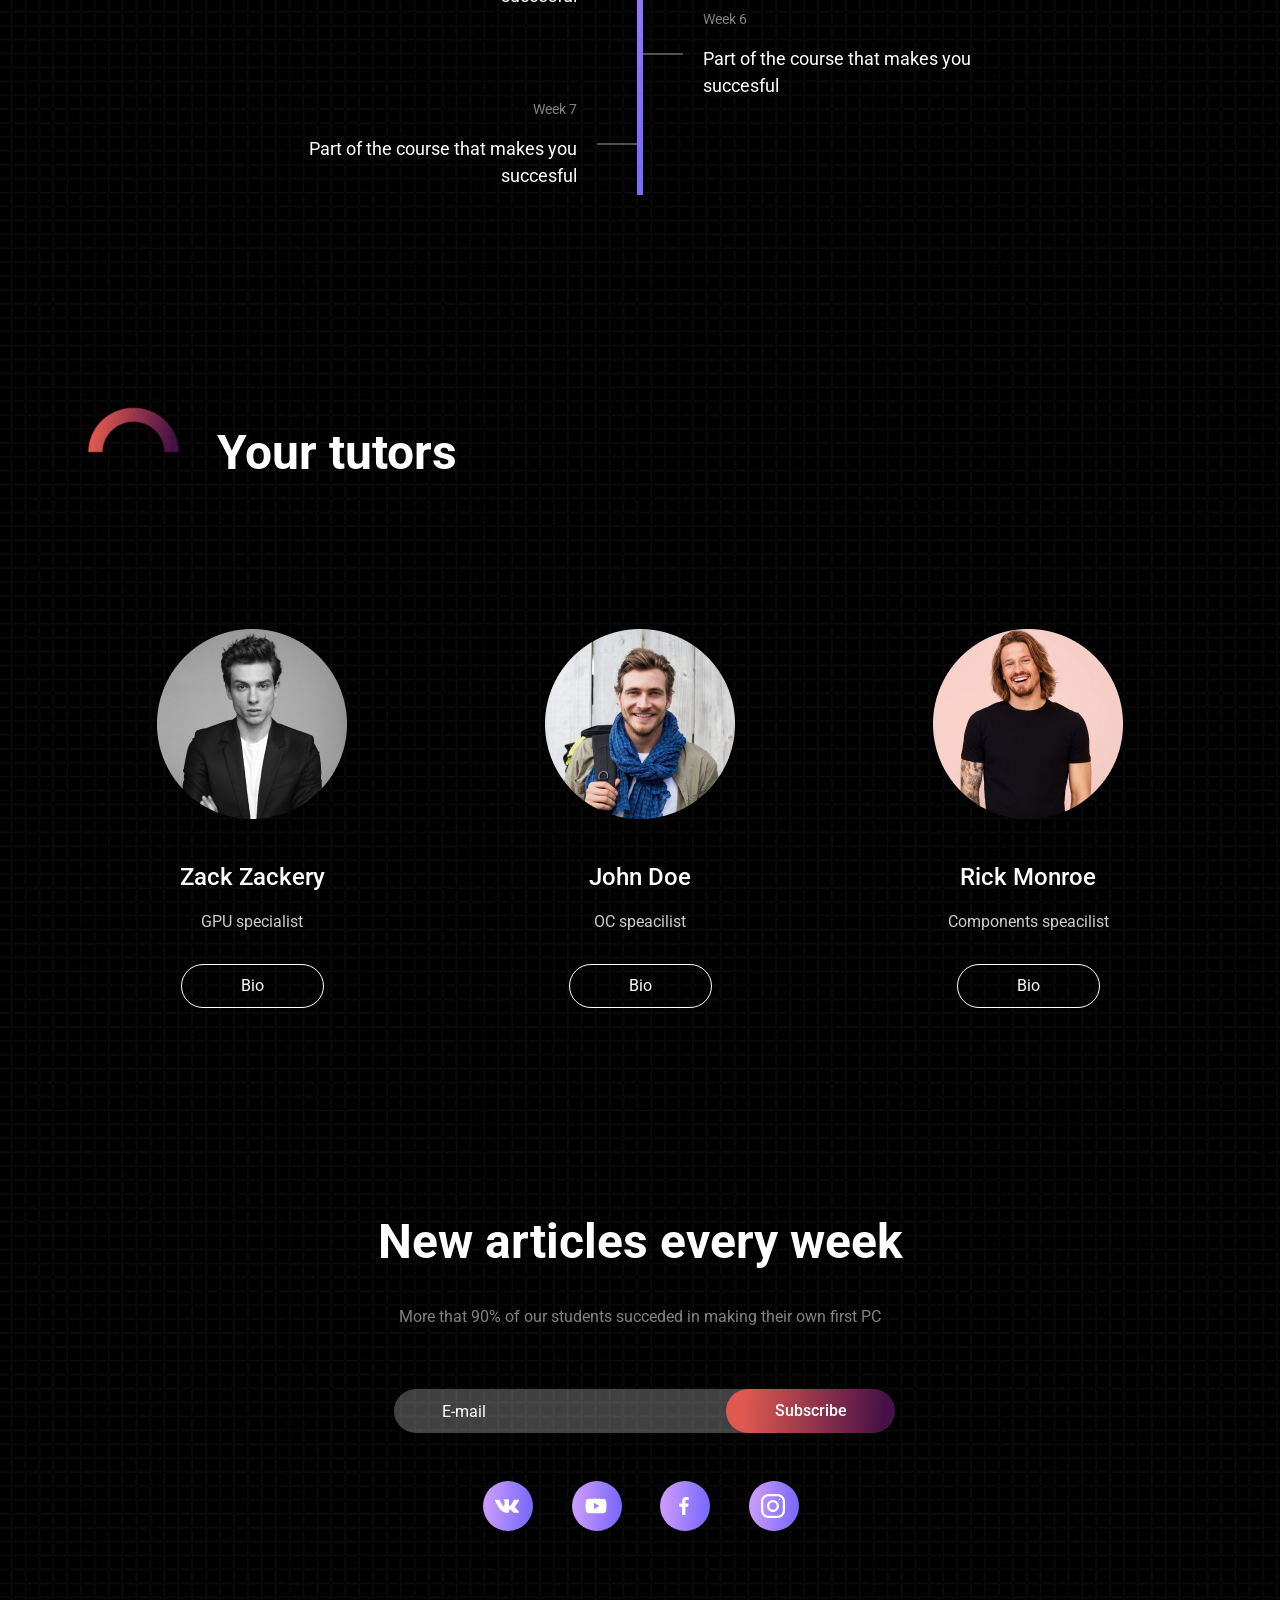
==== commit 084aff99: "little_tweaks forms padding hover elements effects fixed background URLs" ====
--- a/pc_courses/index.html
+++ b/pc_courses/index.html
@@ -1 +1 @@
-<!DOCTYPE html><html lang="ru"><head><meta charset="UTF-8"><meta name="viewport" content="width=device-width,initial-scale=1"><meta http-equiv="X-UA-Compatible" content="ie=edge"><title>Create your PC</title><meta name="title" content="Мое портфолио"><meta name="description" content="Здесь вы сможете ознакомиться с моими работами и узнать больше обо мне"><!-- Open Graph / Facebook --><meta property="og:type" content="website"><meta property="og:url" content="https://metatags.io/"><meta property="og:title" content="Мое портфолио"><meta property="og:description" content="Здесь вы сможете ознакомиться с моими работами и узнать больше обо мне"><meta property="og:image" content="https://metatags.io/assets/meta-tags-16a33a6a8531e519cc0936fbba0ad904e52d35f34a46c97a2c9f6f7dd7d336f2.png"><!-- Twitter --><meta property="twitter:card" content="summary_large_image"><meta property="twitter:url" content="https://metatags.io/"><meta property="twitter:title" content="Мое портфолио"><meta property="twitter:description" content="Здесь вы сможете ознакомиться с моими работами и узнать больше обо мне"><meta property="twitter:image" content="https://metatags.io/assets/meta-tags-16a33a6a8531e519cc0936fbba0ad904e52d35f34a46c97a2c9f6f7dd7d336f2.png"><!-- Favicon  --><link rel="apple-touch-icon" sizes="57x57" href="icons/favicon/apple-icon-57x57.png"><link rel="apple-touch-icon" sizes="60x60" href="icons/favicon/apple-icon-60x60.png"><link rel="apple-touch-icon" sizes="72x72" href="icons/favicon/apple-icon-72x72.png"><link rel="apple-touch-icon" sizes="76x76" href="icons/favicon/apple-icon-76x76.png"><link rel="apple-touch-icon" sizes="114x114" href="icons/favicon/apple-icon-114x114.png"><link rel="apple-touch-icon" sizes="120x120" href="icons/favicon/apple-icon-120x120.png"><link rel="apple-touch-icon" sizes="144x144" href="icons/favicon/apple-icon-144x144.png"><link rel="apple-touch-icon" sizes="152x152" href="icons/favicon/apple-icon-152x152.png"><link rel="apple-touch-icon" sizes="180x180" href="icons/favicon/apple-icon-180x180.png"><link rel="icon" type="image/png" sizes="192x192" href="icons/favicon/android-icon-192x192.png"><link rel="icon" type="image/png" sizes="32x32" href="icons/favicon/favicon-32x32.png"><link rel="icon" type="image/png" sizes="96x96" href="icons/favicon/favicon-96x96.png"><link rel="icon" type="image/png" sizes="16x16" href="icons/favicon/favicon-16x16.png"><link rel="manifest" href="/manifest.json"><meta name="msapplication-TileColor" content="#ffffff"><meta name="msapplication-TileImage" content="/ms-icon-144x144.png"><meta name="theme-color" content="#ffffff"><link rel="stylesheet" href="css/style.min.css"></head><body><header><nav><div class="container"><ul class="menu"><li><a href="#" class="menu__link text text_white">Main</a></li><li><a href="#" class="menu__link text text_white">Courses</a></li><li><a href="#" class="menu__link text text_white">Schedule</a></li><li><a href="#" class="menu__link text text_white">Teacher</a></li><li><a href="#" class="menu__link text text_white">Mail List</a></li><li><a href="#" class="menu__link text text_white">Contacts</a></li></ul></div></nav><div class="hamburger"><span></span> <span></span> <span></span></div><div class="logo"><a href="#"><img src="icons/main/logo.png" alt="logo"></a></div><button class="button button-login">Log In</button></header><section class="main"><div class="container"><h1 class="title title_fz64">First PC assembly course</h1><div class="main__countdown"><div class="main__countdown-item"><div class="main__countdown-number">18</div><div class="text">Days</div></div><div class="main__countdown-item"><div class="main__countdown-number">18</div><div class="text">Hours</div></div><div class="main__countdown-item"><div class="main__countdown-number">18</div><div class="text">Minutes</div></div><div class="main__countdown-item"><div class="main__countdown-number">18</div><div class="text">Seconds</div></div></div></div><div class="main-bottom"><div class="container"><div class="main-bottom__wrapper"><button class="button">Order the course</button><div class="main-bottom__students"><div class="text">Total students</div><div class="text text_white">200</div><div class="text">Finished course</div><div class="text text_white">190</div></div><div class="main-bottom__counter"><div class="text main-bottom__counter-1">Earned by students</div><div class="text text_white main-bottom__counter-2">$40 000</div><div class="main-bottom__progress-bar main-bottom__counter-3"><span></span></div><div class="text main-bottom__counter-4">$0</div><div class="text main-bottom__counter-5">$100 000</div></div></div></div></div></section><section class="about"><div class="container"><div class="about__wrapper"><div class="about__item"><span class="about__square"><img src="img/about/about__img.png" alt="PC" class="about__img"> <span class="about__square-bcg"></span></span></div><div class="about__item"><h2 class="title">What do we do?</h2><p class="text text_white">Lorem ipsum dolor sit amet, consectetur adipiscing elit. Eget neque, dignissim et feugiat elit augue in suspendisse egestas. Dictum vestibulum mi et sed nunc, orci fermentum vestibulum, morbi. Et neque, adipiscing sapien sem senectus praesent aenean consequat. Aenean facilisi turpis aliquet fringilla. Nunc sem felis sed interdum feugiat mattis elit, sollicitudin. Quam pharetra rhoncus risus, cursus id elementum aliquet. Nullam turpis arcu malesuada arcu interdum placerat nisi, lobortis.</p></div></div></div></section><section class="start"><div class="container"><div class="start__top"><img src="icons/icon-loading.png" alt="icon"><h2 class="title">Quick start</h2></div><p class="start__descr text">More that 90% of our students succeded in making their own first PC</p><div class="start__wrapper"><div class="start__item start__item"><div class="title title_fz36">100%</div><div class="start__text text text_fz14">Lorem ipsum dolor sit amet, consectetur adipiscing elit. Netus eget velit quisque accumsan amet tortor. Velit, volutpat egestas fringilla mi porttitor tempus. Placerat dui.</div></div><div class="start__item start__item_2"><div class="title title_fz36">75%</div><div class="start__text text text_fz14">Lorem ipsum dolor sit amet, consectetur adipiscing elit. Netus eget velit quisque accumsan amet tortor. Velit, volutpat egestas fringilla mi porttitor tempus. Placerat dui.</div></div><div class="start__item start__item_3"><div class="title title_fz36">50%</div><div class="start__text text text_fz14">Lorem ipsum dolor sit amet, consectetur adipiscing elit. Netus eget velit quisque accumsan amet tortor. Velit, volutpat egestas fringilla mi porttitor tempus. Placerat dui.</div></div><div class="start__item start__item_4"><div class="title title_fz36">Total</div><div class="start__text text text_fz14">Lorem ipsum dolor sit amet, consectetur adipiscing elit. Netus eget velit quisque accumsan amet tortor. Velit, volutpat egestas fringilla mi porttitor tempus. Placerat dui.</div></div></div></div></section><section class="advantages"><div class="container"><h2 class="title">Get a new profession right now</h2><div class="advantages__wrapper"><div class="advantages__item"><img src="icons/advantages/icon-1.png" alt="skills"><div class="subtitle">Only practical skills</div><p class="text text_op08">Lorem ipsum dolor sit amet, consectetur adipiscing elit. Netus eget velit quisque accumsan amet tortor. Velit, volutpat egestas fringilla mi porttitor tempus. Placerat dui.</p></div><div class="advantages__item"><img src="icons/advantages/icon-2.png" alt="technologies"><div class="subtitle">Latest technologies</div><p class="text text_op08">Lorem ipsum dolor sit amet, consectetur adipiscing elit. Netus eget velit quisque accumsan amet tortor. Velit, volutpat egestas fringilla mi porttitor tempus. Placerat dui.</p></div><div class="advantages__item"><img src="icons/advantages/icon-3.png" alt="certificate"><div class="subtitle">Get a certificate</div><p class="text text_op08">Lorem ipsum dolor sit amet, consectetur adipiscing elit. Netus eget velit quisque accumsan amet tortor. Velit, volutpat egestas fringilla mi porttitor tempus. Placerat dui.</p></div></div></div></section><section class="partners"><div class="container"><div class="partners__top"><img src="icons/icon-loading.png" alt="icon"><h2 class="title">Our partners</h2></div><div class="partners__wrapper"><div class="partners__item"><img src="icons/partners/msi.png" alt=""></div><div class="partners__item"><img src="icons/partners/msi.png" alt=""></div><div class="partners__item"><img src="icons/partners/msi.png" alt=""></div><div class="partners__item"><img src="icons/partners/msi.png" alt=""></div><div class="partners__item"><img src="icons/partners/msi.png" alt=""></div><div class="partners__item"><img src="icons/partners/msi.png" alt=""></div><div class="partners__item"><img src="icons/partners/msi.png" alt=""></div><div class="partners__item"><img src="icons/partners/msi.png" alt=""></div></div></div></section><section class="program"><div class="container"><img src="icons/icon-loading.png" alt="icon"><h2 class="title">Course program</h2><div class="text">More that 90% of our students succeded in making their own first PC</div><div class="program__wrapper"><div class="program__item"><div class="text text_fz14">Week 1</div><div class="text text_white text_fz18">Part of the course that makes you succesful</div></div><div class="program__filler"></div><div class="program__filler"></div><div class="program__item"><div class="text text_fz14">Week 2</div><div class="text text_white text_fz18">Part of the course that makes you succesful</div></div><div class="program__item"><div class="text text_fz14">Week 3</div><div class="text text_white text_fz18">Part of the course that makes you succesful</div></div><div class="program__filler"></div><div class="program__filler"></div><div class="program__item"><div class="text text_fz14">Week 4</div><div class="text text_white text_fz18">Part of the course that makes you succesful</div></div><div class="program__item"><div class="text text_fz14">Week 5</div><div class="text text_white text_fz18">Part of the course that makes you succesful</div></div><div class="program__filler"></div><div class="program__filler"></div><div class="program__item"><div class="text text_fz14">Week 6</div><div class="text text_white text_fz18">Part of the course that makes you succesful</div></div><div class="program__item"><div class="text text_fz14">Week 7</div><div class="text text_white text_fz18">Part of the course that makes you succesful</div></div></div></div></section><section class="tutors"><div class="container"><div class="tutors__top"><img src="icons/icon-loading.png" alt="icon"><h2 class="title">Your tutors</h2></div><div class="tutors__wrapper"><div class="tutors__item"><img src="img/teachers/teacher_1.png" alt="Zack"><div class="tutors__descr"><div class="subtitle">Zack Zackery</div><div class="text text_op08">GPU specialist</div><button class="button button-bio">Bio</button></div></div><div class="tutors__item"><img src="img/teachers/teacher_2.png" alt="John"><div class="tutors__descr"><div class="subtitle">John Doe</div><div class="text text_op08">OC speacilist</div><button class="button button-bio">Bio</button></div></div><div class="tutors__item"><img src="img/teachers/teacher_3.png" alt="Rick"><div class="tutors__descr"><div class="subtitle">Rick Monroe</div><div class="text text_op08">Components speacilist</div><button class="button button-bio">Bio</button></div></div></div></div></section><footer class="footer"><h2 class="title">New articles every week</h2><div class="text">More that 90% of our students succeded in making their own first PC</div><div class="footer__form"><form action="#" class="form"><label for="email"></label> <input type="email" placeholder="       E-mail" class="footer__form-mail"> <input type="submit" value="Subscribe" class="button"></form></div><div class="footer__socials"><a href="#" class="footer__socials-item"><img src="icons/footer/vk.svg" alt=""></a><a href="#" class="footer__socials-item"><img src="icons/footer/youtube.svg" alt=""></a><a href="#" class="footer__socials-item"><img src="icons/footer/facebook.svg" alt=""></a><a href="#" class="footer__socials-item"><img src="icons/footer/instagram.svg" alt=""></a></div></footer><script src="js/script.js"></script></body></html>+<!DOCTYPE html><html lang="ru"><head><meta charset="UTF-8"><meta name="viewport" content="width=device-width,initial-scale=1"><meta http-equiv="X-UA-Compatible" content="ie=edge"><title>Create your PC</title><meta name="title" content="Мое портфолио"><meta name="description" content="Здесь вы сможете ознакомиться с моими работами и узнать больше обо мне"><!-- Open Graph / Facebook --><meta property="og:type" content="website"><meta property="og:url" content="https://metatags.io/"><meta property="og:title" content="Мое портфолио"><meta property="og:description" content="Здесь вы сможете ознакомиться с моими работами и узнать больше обо мне"><meta property="og:image" content="https://metatags.io/assets/meta-tags-16a33a6a8531e519cc0936fbba0ad904e52d35f34a46c97a2c9f6f7dd7d336f2.png"><!-- Twitter --><meta property="twitter:card" content="summary_large_image"><meta property="twitter:url" content="https://metatags.io/"><meta property="twitter:title" content="Мое портфолио"><meta property="twitter:description" content="Здесь вы сможете ознакомиться с моими работами и узнать больше обо мне"><meta property="twitter:image" content="https://metatags.io/assets/meta-tags-16a33a6a8531e519cc0936fbba0ad904e52d35f34a46c97a2c9f6f7dd7d336f2.png"><!-- Favicon  --><link rel="apple-touch-icon" sizes="57x57" href="icons/favicon/apple-icon-57x57.png"><link rel="apple-touch-icon" sizes="60x60" href="icons/favicon/apple-icon-60x60.png"><link rel="apple-touch-icon" sizes="72x72" href="icons/favicon/apple-icon-72x72.png"><link rel="apple-touch-icon" sizes="76x76" href="icons/favicon/apple-icon-76x76.png"><link rel="apple-touch-icon" sizes="114x114" href="icons/favicon/apple-icon-114x114.png"><link rel="apple-touch-icon" sizes="120x120" href="icons/favicon/apple-icon-120x120.png"><link rel="apple-touch-icon" sizes="144x144" href="icons/favicon/apple-icon-144x144.png"><link rel="apple-touch-icon" sizes="152x152" href="icons/favicon/apple-icon-152x152.png"><link rel="apple-touch-icon" sizes="180x180" href="icons/favicon/apple-icon-180x180.png"><link rel="icon" type="image/png" sizes="192x192" href="icons/favicon/android-icon-192x192.png"><link rel="icon" type="image/png" sizes="32x32" href="icons/favicon/favicon-32x32.png"><link rel="icon" type="image/png" sizes="96x96" href="icons/favicon/favicon-96x96.png"><link rel="icon" type="image/png" sizes="16x16" href="icons/favicon/favicon-16x16.png"><link rel="manifest" href="/manifest.json"><meta name="msapplication-TileColor" content="#ffffff"><meta name="msapplication-TileImage" content="/ms-icon-144x144.png"><meta name="theme-color" content="#ffffff"><link rel="stylesheet" href="css/style.min.css"></head><body><header><nav><div class="container"><ul class="menu"><li><a href="#" class="menu__link text text_white">Main</a></li><li><a href="#" class="menu__link text text_white">Courses</a></li><li><a href="#" class="menu__link text text_white">Schedule</a></li><li><a href="#" class="menu__link text text_white">Teacher</a></li><li><a href="#" class="menu__link text text_white">Mail List</a></li><li><a href="#" class="menu__link text text_white">Contacts</a></li></ul></div></nav><div class="hamburger"><span></span> <span></span> <span></span></div><div class="logo"><a href="#"><img src="icons/main/logo.png" alt="logo"></a></div><button class="button button-login">Log In</button></header><section class="main"><div class="container"><h1 class="title title_fz64">First PC assembly course</h1><div class="main__countdown"><div class="main__countdown-item"><div class="main__countdown-number">18</div><div class="text">Days</div></div><div class="main__countdown-item"><div class="main__countdown-number">18</div><div class="text">Hours</div></div><div class="main__countdown-item"><div class="main__countdown-number">18</div><div class="text">Minutes</div></div><div class="main__countdown-item"><div class="main__countdown-number">18</div><div class="text">Seconds</div></div></div></div><div class="main-bottom"><div class="container"><div class="main-bottom__wrapper"><button class="button">Order the course</button><div class="main-bottom__students"><div class="text">Total students</div><div class="text text_white">200</div><div class="text">Finished course</div><div class="text text_white">190</div></div><div class="main-bottom__counter"><div class="text main-bottom__counter-1">Earned by students</div><div class="text text_white main-bottom__counter-2">$40 000</div><div class="main-bottom__progress-bar main-bottom__counter-3"><span></span></div><div class="text main-bottom__counter-4">$0</div><div class="text main-bottom__counter-5">$100 000</div></div></div></div></div></section><section class="about"><div class="container"><div class="about__wrapper"><div class="about__item"><span class="about__square"><img src="img/about/about__img.png" alt="PC" class="about__img"> <span class="about__square-bcg"></span></span></div><div class="about__item"><h2 class="title">What do we do?</h2><p class="text text_white">Lorem ipsum dolor sit amet, consectetur adipiscing elit. Eget neque, dignissim et feugiat elit augue in suspendisse egestas. Dictum vestibulum mi et sed nunc, orci fermentum vestibulum, morbi. Et neque, adipiscing sapien sem senectus praesent aenean consequat. Aenean facilisi turpis aliquet fringilla. Nunc sem felis sed interdum feugiat mattis elit, sollicitudin. Quam pharetra rhoncus risus, cursus id elementum aliquet. Nullam turpis arcu malesuada arcu interdum placerat nisi, lobortis.</p></div></div></div></section><section class="start"><div class="container"><div class="start__top"><img src="icons/icon-loading.png" alt="icon"><h2 class="title">Quick start</h2></div><p class="start__descr text">More that 90% of our students succeded in making their own first PC</p><div class="start__wrapper"><div class="start__item start__item"><div class="title title_fz36">100%</div><div class="start__text text text_fz14">Lorem ipsum dolor sit amet, consectetur adipiscing elit. Netus eget velit quisque accumsan amet tortor. Velit, volutpat egestas fringilla mi porttitor tempus. Placerat dui.</div></div><div class="start__item start__item_2"><div class="title title_fz36">75%</div><div class="start__text text text_fz14">Lorem ipsum dolor sit amet, consectetur adipiscing elit. Netus eget velit quisque accumsan amet tortor. Velit, volutpat egestas fringilla mi porttitor tempus. Placerat dui.</div></div><div class="start__item start__item_3"><div class="title title_fz36">50%</div><div class="start__text text text_fz14">Lorem ipsum dolor sit amet, consectetur adipiscing elit. Netus eget velit quisque accumsan amet tortor. Velit, volutpat egestas fringilla mi porttitor tempus. Placerat dui.</div></div><div class="start__item start__item_4"><div class="title title_fz36">Total</div><div class="start__text text text_fz14">Lorem ipsum dolor sit amet, consectetur adipiscing elit. Netus eget velit quisque accumsan amet tortor. Velit, volutpat egestas fringilla mi porttitor tempus. Placerat dui.</div></div></div></div></section><section class="advantages"><div class="container"><h2 class="title">Get a new profession right now</h2><div class="advantages__wrapper"><div class="advantages__item"><img src="icons/advantages/icon-1.png" alt="skills"><div class="subtitle">Only practical skills</div><p class="text text_op08">Lorem ipsum dolor sit amet, consectetur adipiscing elit. Netus eget velit quisque accumsan amet tortor. Velit, volutpat egestas fringilla mi porttitor tempus. Placerat dui.</p></div><div class="advantages__item"><img src="icons/advantages/icon-2.png" alt="technologies"><div class="subtitle">Latest technologies</div><p class="text text_op08">Lorem ipsum dolor sit amet, consectetur adipiscing elit. Netus eget velit quisque accumsan amet tortor. Velit, volutpat egestas fringilla mi porttitor tempus. Placerat dui.</p></div><div class="advantages__item"><img src="icons/advantages/icon-3.png" alt="certificate"><div class="subtitle">Get a certificate</div><p class="text text_op08">Lorem ipsum dolor sit amet, consectetur adipiscing elit. Netus eget velit quisque accumsan amet tortor. Velit, volutpat egestas fringilla mi porttitor tempus. Placerat dui.</p></div></div></div></section><section class="partners"><div class="container"><div class="partners__top"><img src="icons/icon-loading.png" alt="icon"><h2 class="title">Our partners</h2></div><div class="partners__wrapper"><div class="partners__item"><img src="icons/partners/msi.png" alt=""></div><div class="partners__item"><img src="icons/partners/msi.png" alt=""></div><div class="partners__item"><img src="icons/partners/msi.png" alt=""></div><div class="partners__item"><img src="icons/partners/msi.png" alt=""></div><div class="partners__item"><img src="icons/partners/msi.png" alt=""></div><div class="partners__item"><img src="icons/partners/msi.png" alt=""></div><div class="partners__item"><img src="icons/partners/msi.png" alt=""></div><div class="partners__item"><img src="icons/partners/msi.png" alt=""></div></div></div></section><section class="program"><div class="container"><img src="icons/icon-loading.png" alt="icon"><h2 class="title">Course program</h2><div class="text">More that 90% of our students succeded in making their own first PC</div><div class="program__wrapper"><div class="program__item"><div class="text text_fz14">Week 1</div><div class="text text_white text_fz18">Part of the course that makes you succesful</div></div><div class="program__filler"></div><div class="program__filler"></div><div class="program__item"><div class="text text_fz14">Week 2</div><div class="text text_white text_fz18">Part of the course that makes you succesful</div></div><div class="program__item"><div class="text text_fz14">Week 3</div><div class="text text_white text_fz18">Part of the course that makes you succesful</div></div><div class="program__filler"></div><div class="program__filler"></div><div class="program__item"><div class="text text_fz14">Week 4</div><div class="text text_white text_fz18">Part of the course that makes you succesful</div></div><div class="program__item"><div class="text text_fz14">Week 5</div><div class="text text_white text_fz18">Part of the course that makes you succesful</div></div><div class="program__filler"></div><div class="program__filler"></div><div class="program__item"><div class="text text_fz14">Week 6</div><div class="text text_white text_fz18">Part of the course that makes you succesful</div></div><div class="program__item"><div class="text text_fz14">Week 7</div><div class="text text_white text_fz18">Part of the course that makes you succesful</div></div></div></div></section><section class="tutors"><div class="container"><div class="tutors__top"><img src="icons/icon-loading.png" alt="icon"><h2 class="title">Your tutors</h2></div><div class="tutors__wrapper"><div class="tutors__item"><img src="img/teachers/teacher_1.png" alt="Zack" class="teacher"><div class="tutors__descr"><div class="subtitle">Zack Zackery</div><div class="text text_op08">GPU specialist</div><button class="button button-bio">Bio</button></div></div><div class="tutors__item"><img src="img/teachers/teacher_2.png" alt="John" class="teacher"><div class="tutors__descr"><div class="subtitle">John Doe</div><div class="text text_op08">OC speacilist</div><button class="button button-bio">Bio</button></div></div><div class="tutors__item"><img src="img/teachers/teacher_3.png" alt="Rick" class="teacher"><div class="tutors__descr"><div class="subtitle">Rick Monroe</div><div class="text text_op08">Components speacilist</div><button class="button button-bio">Bio</button></div></div></div></div></section><footer class="footer"><h2 class="title">New articles every week</h2><div class="text">More that 90% of our students succeded in making their own first PC</div><div class="footer__form"><form action="#" class="form"><label for="email"></label> <input type="email" placeholder="       E-mail" class="footer__form-mail"> <input type="submit" value="Subscribe" class="button"></form></div><div class="footer__socials"><a href="#" class="footer__socials-item"><img src="icons/footer/vk.svg" alt=""></a><a href="#" class="footer__socials-item"><img src="icons/footer/youtube.svg" alt=""></a><a href="#" class="footer__socials-item"><img src="icons/footer/facebook.svg" alt=""></a><a href="#" class="footer__socials-item"><img src="icons/footer/instagram.svg" alt=""></a></div></footer><script src="js/script.js"></script></body></html>
--- a/pc_courses/css/style.min.css
+++ b/pc_courses/css/style.min.css
@@ -4,4 +4,4 @@
  * Copyright 2011-2019 Twitter, Inc.
  * Licensed under MIT (https://github.com/twbs/bootstrap/blob/master/LICENSE)
  * Forked from Normalize.css, licensed MIT (https://github.com/necolas/normalize.css/blob/master/LICENSE.md)
- */@import url(https://fonts.googleapis.com/css2?family=Roboto:ital,wght@0,400;0,500;1,100;1,300;1,700;1,900&display=swap);*,::after,::before{box-sizing:border-box}html{font-family:sans-serif;line-height:1.15;-webkit-text-size-adjust:100%;-webkit-tap-highlight-color:rgba(0,0,0,0)}article,aside,figcaption,figure,footer,header,hgroup,main,nav,section{display:block}body{margin:0;font-family:-apple-system,BlinkMacSystemFont,"Segoe UI",Roboto,"Helvetica Neue",Arial,"Noto Sans",sans-serif,"Apple Color Emoji","Segoe UI Emoji","Segoe UI Symbol","Noto Color Emoji";font-size:1rem;font-weight:400;line-height:1.5;color:#212529;text-align:left;background-color:#fff}[tabindex="-1"]:focus{outline:0!important}hr{box-sizing:content-box;height:0;overflow:visible}h1,h2,h3,h4,h5,h6{margin-top:0;margin-bottom:.5rem}p{margin-top:0;margin-bottom:1rem}abbr[data-original-title],abbr[title]{text-decoration:underline;-webkit-text-decoration:underline dotted;text-decoration:underline dotted;cursor:help;border-bottom:0;-webkit-text-decoration-skip-ink:none;text-decoration-skip-ink:none}address{margin-bottom:1rem;font-style:normal;line-height:inherit}dl,ol,ul{margin-top:0;margin-bottom:1rem}ol ol,ol ul,ul ol,ul ul{margin-bottom:0}dt{font-weight:700}dd{margin-bottom:.5rem;margin-left:0}blockquote{margin:0 0 1rem}b,strong{font-weight:bolder}small{font-size:80%}sub,sup{position:relative;font-size:75%;line-height:0;vertical-align:baseline}sub{bottom:-.25em}sup{top:-.5em}a{color:#007bff;text-decoration:none;background-color:rgba(0,0,0,0)}a:hover{color:#0056b3;text-decoration:underline}a:not([href]):not([tabindex]){color:inherit;text-decoration:none}a:not([href]):not([tabindex]):focus,a:not([href]):not([tabindex]):hover{color:inherit;text-decoration:none}a:not([href]):not([tabindex]):focus{outline:0}code,kbd,pre,samp{font-family:SFMono-Regular,Menlo,Monaco,Consolas,"Liberation Mono","Courier New",monospace;font-size:1em}pre{margin-top:0;margin-bottom:1rem;overflow:auto}figure{margin:0 0 1rem}img{vertical-align:middle;border-style:none}svg{overflow:hidden;vertical-align:middle}table{border-collapse:collapse}caption{padding-top:.75rem;padding-bottom:.75rem;color:#6c757d;text-align:left;caption-side:bottom}th{text-align:inherit}label{display:inline-block;margin-bottom:.5rem}button{border-radius:0}button:focus{outline:1px dotted;outline:5px auto -webkit-focus-ring-color}button,input,optgroup,select,textarea{margin:0;font-family:inherit;font-size:inherit;line-height:inherit}button,input{overflow:visible}button,select{text-transform:none}select{word-wrap:normal}[type=button],[type=reset],[type=submit],button{-webkit-appearance:button}[type=button]:not(:disabled),[type=reset]:not(:disabled),[type=submit]:not(:disabled),button:not(:disabled){cursor:pointer}[type=button]::-moz-focus-inner,[type=reset]::-moz-focus-inner,[type=submit]::-moz-focus-inner,button::-moz-focus-inner{padding:0;border-style:none}input[type=checkbox],input[type=radio]{box-sizing:border-box;padding:0}input[type=date],input[type=datetime-local],input[type=month],input[type=time]{-webkit-appearance:listbox}textarea{overflow:auto;resize:vertical}fieldset{min-width:0;padding:0;margin:0;border:0}legend{display:block;width:100%;max-width:100%;padding:0;margin-bottom:.5rem;font-size:1.5rem;line-height:inherit;color:inherit;white-space:normal}progress{vertical-align:baseline}[type=number]::-webkit-inner-spin-button,[type=number]::-webkit-outer-spin-button{height:auto}[type=search]{outline-offset:-2px;-webkit-appearance:none}[type=search]::-webkit-search-decoration{-webkit-appearance:none}::-webkit-file-upload-button{font:inherit;-webkit-appearance:button}output{display:inline-block}summary{display:list-item;cursor:pointer}template{display:none}[hidden]{display:none!important}:root{--main-color1:linear-gradient(94.26deg, #C89AFC 9.51%, #7C6AFA 90.23%);--main-color2:linear-gradient(94.78deg, #DF5950 11.19%, #451046 93.72%)}*{font-family:Roboto,sans-serif;margin:0;padding:0}body{background:url(../img/bgc.jpg) center center/cover no-repeat}.container{width:1315px;margin:0 auto}.text{font-weight:400;color:#fff;opacity:.5;font-size:16px}.text_fz18{font-size:18px}.text_fz14{font-size:14px}.text_white{font-weight:400;opacity:unset}.text_op08{opacity:.8}@media(max-width:768px){.text{font-size:14px}}@media(max-width:576px){.text{font-size:12px}}.button{width:169px;height:44px;background:var(--main-color2);border-radius:50px;font-weight:500;font-size:16px;color:#fff;border:none}.button:hover{filter:brightness(1.15)}.button-login{position:absolute;top:38px;right:80px;width:183px;background:var(--main-color1)}.button-bio{width:143px;border:1px solid #fff;background:0 0;font-weight:400}@media(max-width:992px){.button-login{right:20px;width:140px}}@media(max-width:768px){.button-login{right:40px;top:80px;width:183px}}@media(max-width:576px){.button-login{right:50%;transform:translateX(50%)}}.title{margin-bottom:0;font-size:48px;font-weight:700;line-height:140%;color:#fff}.title_fz64{font-size:64px}.title_fz36{font-size:36px}.subtitle{font-weight:500;font-size:24px;color:#fff}@media(max-width:1440px){.title_fz64{font-size:60px}}@media(max-width:1200px){.title_fz64{font-size:48px}}@media(max-width:768px){.title_fz64{font-size:40px}.title_fz36{font-size:30px}}@media(max-width:576px){.title{font-size:32px}.title_fz64{font-size:32px}.title_fz36{font-size:24px}}header{position:relative;z-index:10}nav{position:absolute;height:24px;top:48px;left:50%;transform:translateX(-50%)}.menu{display:flex;justify-content:space-evenly;margin-bottom:0;list-style:none;padding:0 280px}.menu__link{font-weight:400}.menu__link:hover{color:#919090;text-decoration:none}.logo{position:absolute;top:40px;left:80px}.logo:hover{filter:brightness(1.15)}.hamburger{display:none}@media(max-width:1440px){.menu{padding:0 250px}}@media(max-width:1200px){nav{left:40%}.menu{padding:0 180px}}@media(max-width:992px){.menu{padding:0 50px}.logo{display:none}}@media(max-width:768px){nav{position:unset;transform:unset;height:40px;background-color:#141313}.menu{position:fixed;top:0;left:-100%;padding:20px 15px;flex-direction:column;align-items:center;justify-content:center;background-color:rgba(0,0,0,.9);width:50%;height:100vh;transition:.6s all}.menu__link{font-size:20px}.menu>li{margin-top:30px}.hamburger{display:block;position:absolute;right:10px;top:50%;transform:translateY(-50%);width:26px;height:12px}.hamburger>span{display:block;width:100%;height:2px;margin-bottom:2px;background-color:#fff}}@media(max-width:576px){.menu{width:80%;z-index:10}}.main{position:relative;height:100vh;max-height:960px;padding-top:270px;background:url(../img/main/main-screen__bgc.jpg) center center/cover no-repeat}.main *{outline:1px #000}.main .container{position:relative}.main__countdown{margin-top:50px;display:flex;align-items:start;gap:30px}.main__countdown-item{display:flex;flex-direction:column;align-items:center;justify-content:center;width:115px;height:112px;background:#121212}.main__countdown-number{font-weight:700;font-size:36px;line-height:140%;color:#fff}.main-bottom{display:flex;align-items:center;height:130px;width:100%;background:#121212;position:absolute;bottom:0}.main-bottom__wrapper{display:flex;justify-content:space-between;align-items:center}.main-bottom__students{width:251px;height:58px;display:grid;grid-template:repeat(2,1fr)/1fr 40px;row-gap:10px}.main-bottom__counter{width:714px;height:67px;display:grid;align-items:center;grid-template:repeat(3,1fr)/minmax(50px,max-content) minmax(41px,max-content) minmax(82px,auto);-moz-column-gap:30px;column-gap:30px;grid-template-areas:"a b ." "c c c" "d . e"}.main-bottom__counter-1{grid-area:a}.main-bottom__counter-2{grid-area:b}.main-bottom__counter-3{grid-area:c}.main-bottom__counter-4{grid-area:d}.main-bottom__counter-5{grid-area:e;justify-self:end}.main-bottom__progress-bar{position:relative;width:100%;height:6px;background:#fff}.main-bottom__progress-bar span{position:absolute;width:40%;height:6px;background:var(--main-color2)}@media(max-width:1440px){.container{width:1140px}.main-bottom__counter{width:600px}}@media(max-width:1200px){.container{max-width:940px}.main__countdown-item{width:95px;height:90px}.main-bottom__students{width:210px}.main-bottom__counter{width:450px}}@media(max-width:992px){.container{max-width:720px}.main__countdown-item{width:80px;height:75px}.main__countdown-number{font-size:30px}.main-bottom{height:100px}.main-bottom__students{display:none}.main-bottom__counter{width:420px}}@media(max-width:768px){.container{max-width:540px}.main{background-image:url(../img/main/main-screen__bgc__mobile.jpg);height:95vh;padding-top:200px}.main>.container{text-align:center}.main__countdown{justify-content:center}.main-bottom__wrapper{justify-content:space-around}.main-bottom__counter{width:320px}}@media(max-width:576px){.container{width:100%;padding:0 10px}.main{padding-top:160px}.main__countdown{gap:18px}.main__countdown-item{width:60px;height:60px}.main__countdown-number{font-size:24px}.main-bottom{height:160px}.main-bottom__wrapper{flex-direction:column-reverse}.main-bottom__counter{width:85%;-moz-column-gap:5%;column-gap:5%}}.about{margin-top:200px}.about__wrapper{display:flex;gap:135px}.about__item{position:relative}.about__item>.title{margin-top:70px}.about__item>.text{margin-top:45px}.about__square{display:block;width:531px;height:499px;background:var(--main-color1);padding:30px 35px}.about__square-bcg{display:block;height:100%;background:url(../img/bgc.jpg) center center/cover no-repeat}.about__img{position:absolute;top:96px;left:45px}@media(max-width:1200px){.about__item>.title{margin-top:0}.about__wrapper{gap:60px}}@media(max-width:992px){.about{margin-top:100px}.about__item>.title{text-align:center}.about__wrapper{flex-direction:column;align-items:center}}@media(max-width:576px){.about{margin-top:80px}.about__item>.text{font-size:12px;margin-top:20px}.about__square{width:300px;height:300px}.about__img{top:50px;width:90%}}.start{margin-top:200px}.start__top{display:flex;align-items:center}.start__top>img{transform:rotate(180deg);margin-right:20px}.start__descr{margin-top:20px;width:411px}.start__wrapper{margin-top:80px;display:flex}.start__item{position:relative}.start__item::after{content:"";display:block;position:absolute;top:70px;width:100.5%;height:80px;background:var(--main-color1)}.start__item_2::after{top:80px;height:60px;transform:matrix(-1,0,0,1,0,0)}.start__item_3::after{top:95px;height:30px}.start__item_4::after{top:105px;height:10px;transform:matrix(-1,0,0,1,0,0)}.start__text{margin-top:150px;margin-right:18px}@media(max-width:992px){.start{margin-top:100px}}@media(max-width:768px){.start__top{justify-content:center}.start__descr{width:unset;text-align:center}.start__wrapper{flex-direction:column;gap:20px}.start__item{padding-left:100px}.start__item::after{content:"";position:absolute;width:80px;height:calc(101% + 20px);background:var(--main-color1);top:0;left:0}.start__item_2::after{width:60px;left:10px;transform:matrix(1,0,0,-1,0,0)}.start__item_3::after{width:30px;left:25px}.start__item_4::after{height:100%;width:10px;left:35px;transform:matrix(1,0,0,-1,0,0)}.start__text{margin-top:10px}}@media(max-width:576px){.start{margin-top:80px}}.advantages{margin-top:200px;text-align:center}.advantages__wrapper{margin-top:120px;display:flex;justify-content:center;gap:82px}.advantages__item{min-height:362px;display:flex;flex-direction:column;justify-content:space-between;align-items:center}.advantages__item>p{margin-bottom:0}.advantages__item>img{width:-moz-fit-content;width:fit-content}@media(max-width:992px){.advantages{margin-top:100px}.advantages__wrapper{margin-top:80px;gap:50px}}@media(max-width:768px){.advantages__wrapper{flex-direction:column}.advantages__item{min-height:unset;gap:20px}.advantages__item p{width:80%}}@media(max-width:576px){.advantages{margin-top:80px}}.partners{margin-top:200px}.partners__top{display:flex;align-items:center}.partners__wrapper{margin-top:60px;display:grid;grid-template-columns:repeat(4,1fr);grid-template-rows:repeat(2,1fr)}.partners__item{padding:9% 20%;border-bottom:1px solid rgba(255,255,255,.3);border-right:1px solid rgba(255,255,255,.3)}.partners__item>img{width:100%}@media(max-width:1440px)and (min-width:769px){.partners__item:nth-child(4n+4){border-right:none}.partners__item:nth-child(n+5){border-bottom:none}}@media(max-width:992px){.partners{margin-top:100px}}@media(max-width:768px){.partners__top{justify-content:center}.partners__wrapper{grid-template-columns:repeat(2,1fr)}.partners__item:nth-child(2n){border-right:none}.partners__item:nth-child(n+7){border-bottom:none}}@media(max-width:576px){.partners{margin-top:80px}}.program{margin-top:200px;text-align:center}.program img{transform:rotate(-45deg)}.program .title{margin-top:50px;margin-bottom:30px}.program__wrapper{position:relative;margin:80px auto 0 auto;width:750px;display:grid;grid-template-columns:repeat(2,1fr);grid-template-rows:repeat(7,1fr);-moz-column-gap:6px;column-gap:6px}.program__wrapper::before{content:"";position:absolute;width:6px;height:102%;left:50%;top:-1%;transform:translateX(-50%);background:var(--main-color1)}.program__item{position:relative;display:flex;flex-direction:column;gap:15px}.program__item::before{content:"";position:absolute;width:40px;height:2px;background:rgba(255,255,255,.3);top:50%;transform:translateY(-50%)}.program__item:nth-child(2n+1){text-align:right;padding-right:60px}.program__item:nth-child(2n+1)::before{right:0}.program__item:nth-child(2n){text-align:left;padding-left:60px}.program__item:nth-child(2n)::before{left:0}@media(max-width:992px){.program{margin-top:100px}.program__wrapper{width:100%}}@media(max-width:576px){.program{margin-top:80px}.program__wrapper{grid-template-columns:1fr}.program__wrapper::before{left:10%}.program__item .text_white{text-align:left}.program__item:nth-child(2n+1){margin-top:20px;margin-left:10%;text-align:left;padding:0 0 0 60px}.program__item:nth-child(2n+1)::before{left:0}.program__item:nth-child(2n){margin-top:20px;margin-left:10%;padding-left:60px;text-align:right}.program__item:nth-child(2n)::before{width:55%;top:10px;left:0}.program__item:nth-child(2n) .text_fz14{padding-right:60px}.program__filler{display:none}}.tutors{margin-top:200px}.tutors__top{display:flex;align-items:center;gap:20px}.tutors__top img{transform:rotate(135deg)}.tutors__wrapper{margin-top:113px;display:flex;justify-content:space-around;gap:24px}.tutors__item{text-align:center}.tutors__item .subtitle{margin-top:40px}.tutors__item .text{margin-top:15px}.tutors__item button{margin-top:30px}@media(max-width:992px){.tutors{margin-top:100px}}@media(max-width:768px){.tutors__top{justify-content:center}.tutors__wrapper{margin-top:0;flex-direction:column}.tutors__item{position:relative}.tutors__item img{margin-top:60px}.tutors__item:nth-child(-n+2){padding-bottom:30px}.tutors__item:nth-child(-n+2)::after{content:"";position:absolute;width:40%;height:2px;background:var(--main-color1);bottom:-30px;left:50%;transform:translateX(-50%)}}@media(max-width:576px){.tutors{margin-top:80px}}.footer{margin-top:200px;text-align:center}.footer .text{margin-top:30px}.footer__form{position:relative;width:492px;margin:60px auto}.footer__form form{display:flex}.footer__form-mail{width:353px;height:44px;opacity:.25;border-radius:50px 0 0 50px;border:none}.footer__form .button{position:absolute;left:332px}.footer__socials{margin:40px auto 106px auto;margin-top:40px;width:290px;display:flex;justify-content:space-between}.footer__socials-item{position:relative}.footer__socials-item::before{content:"";position:absolute;width:50px;height:50px;background:var(--main-color1);border-radius:50px;z-index:-1;top:-50%;left:-50%}@media(max-width:992px){.footer{margin-top:100px}}@media(max-width:576px){.footer{margin-top:80px}.footer__form{width:90%;margin:60px auto;justify-content:center}.footer__form form{flex-direction:column;align-items:center}.footer__form-mail{width:90%;border-radius:50px}.footer__form .button{margin-top:20px;position:relative;left:unset}.footer__socials{width:250px}}+ */@import url(https://fonts.googleapis.com/css2?family=Roboto:ital,wght@0,400;0,500;1,100;1,300;1,700;1,900&display=swap);*,::after,::before{box-sizing:border-box}html{font-family:sans-serif;line-height:1.15;-webkit-text-size-adjust:100%;-webkit-tap-highlight-color:rgba(0,0,0,0)}article,aside,figcaption,figure,footer,header,hgroup,main,nav,section{display:block}body{margin:0;font-family:-apple-system,BlinkMacSystemFont,"Segoe UI",Roboto,"Helvetica Neue",Arial,"Noto Sans",sans-serif,"Apple Color Emoji","Segoe UI Emoji","Segoe UI Symbol","Noto Color Emoji";font-size:1rem;font-weight:400;line-height:1.5;color:#212529;text-align:left;background-color:#fff}[tabindex="-1"]:focus{outline:0!important}hr{box-sizing:content-box;height:0;overflow:visible}h1,h2,h3,h4,h5,h6{margin-top:0;margin-bottom:.5rem}p{margin-top:0;margin-bottom:1rem}abbr[data-original-title],abbr[title]{text-decoration:underline;-webkit-text-decoration:underline dotted;text-decoration:underline dotted;cursor:help;border-bottom:0;-webkit-text-decoration-skip-ink:none;text-decoration-skip-ink:none}address{margin-bottom:1rem;font-style:normal;line-height:inherit}dl,ol,ul{margin-top:0;margin-bottom:1rem}ol ol,ol ul,ul ol,ul ul{margin-bottom:0}dt{font-weight:700}dd{margin-bottom:.5rem;margin-left:0}blockquote{margin:0 0 1rem}b,strong{font-weight:bolder}small{font-size:80%}sub,sup{position:relative;font-size:75%;line-height:0;vertical-align:baseline}sub{bottom:-.25em}sup{top:-.5em}a{color:#007bff;text-decoration:none;background-color:rgba(0,0,0,0)}a:hover{color:#0056b3;text-decoration:underline}a:not([href]):not([tabindex]){color:inherit;text-decoration:none}a:not([href]):not([tabindex]):focus,a:not([href]):not([tabindex]):hover{color:inherit;text-decoration:none}a:not([href]):not([tabindex]):focus{outline:0}code,kbd,pre,samp{font-family:SFMono-Regular,Menlo,Monaco,Consolas,"Liberation Mono","Courier New",monospace;font-size:1em}pre{margin-top:0;margin-bottom:1rem;overflow:auto}figure{margin:0 0 1rem}img{vertical-align:middle;border-style:none}svg{overflow:hidden;vertical-align:middle}table{border-collapse:collapse}caption{padding-top:.75rem;padding-bottom:.75rem;color:#6c757d;text-align:left;caption-side:bottom}th{text-align:inherit}label{display:inline-block;margin-bottom:.5rem}button{border-radius:0}button:focus{outline:1px dotted;outline:5px auto -webkit-focus-ring-color}button,input,optgroup,select,textarea{margin:0;font-family:inherit;font-size:inherit;line-height:inherit}button,input{overflow:visible}button,select{text-transform:none}select{word-wrap:normal}[type=button],[type=reset],[type=submit],button{-webkit-appearance:button}[type=button]:not(:disabled),[type=reset]:not(:disabled),[type=submit]:not(:disabled),button:not(:disabled){cursor:pointer}[type=button]::-moz-focus-inner,[type=reset]::-moz-focus-inner,[type=submit]::-moz-focus-inner,button::-moz-focus-inner{padding:0;border-style:none}input[type=checkbox],input[type=radio]{box-sizing:border-box;padding:0}input[type=date],input[type=datetime-local],input[type=month],input[type=time]{-webkit-appearance:listbox}textarea{overflow:auto;resize:vertical}fieldset{min-width:0;padding:0;margin:0;border:0}legend{display:block;width:100%;max-width:100%;padding:0;margin-bottom:.5rem;font-size:1.5rem;line-height:inherit;color:inherit;white-space:normal}progress{vertical-align:baseline}[type=number]::-webkit-inner-spin-button,[type=number]::-webkit-outer-spin-button{height:auto}[type=search]{outline-offset:-2px;-webkit-appearance:none}[type=search]::-webkit-search-decoration{-webkit-appearance:none}::-webkit-file-upload-button{font:inherit;-webkit-appearance:button}output{display:inline-block}summary{display:list-item;cursor:pointer}template{display:none}[hidden]{display:none!important}:root{--main-color1:linear-gradient(94.26deg, #C89AFC 9.51%, #7C6AFA 90.23%);--main-color2:linear-gradient(94.78deg, #DF5950 11.19%, #451046 93.72%)}*{font-family:Roboto,sans-serif;margin:0;padding:0}body{background:url(../img/bgc.jpg) center center/cover no-repeat}.container{width:1315px;margin:0 auto}.text{font-weight:400;color:#fff;opacity:.5;font-size:16px}.text_fz18{font-size:18px}.text_fz14{font-size:14px}.text_white{font-weight:400;opacity:unset}.text_op08{opacity:.8}@media(max-width:768px){.text{font-size:14px}}@media(max-width:576px){.text{font-size:12px}}.button{width:169px;height:44px;background:var(--main-color2);border-radius:50px;font-weight:500;font-size:16px;color:#fff;border:none}.button:hover{filter:brightness(1.15)}.button-login{position:absolute;top:38px;right:80px;width:183px;background:var(--main-color1)}.button-bio{width:143px;border:1px solid #fff;background:0 0;font-weight:400}@media(max-width:992px){.button-login{right:20px;width:140px}}@media(max-width:768px){.button-login{right:40px;top:80px;width:183px}}@media(max-width:576px){.button-login{right:50%;transform:translateX(50%)}}.title{margin-bottom:0;font-size:48px;font-weight:700;line-height:140%;color:#fff}.title_fz64{font-size:64px}.title_fz36{font-size:36px}.subtitle{font-weight:500;font-size:24px;color:#fff}@media(max-width:1440px){.title_fz64{font-size:60px}}@media(max-width:1200px){.title_fz64{font-size:48px}}@media(max-width:768px){.title_fz64{font-size:40px}.title_fz36{font-size:30px}}@media(max-width:576px){.title{font-size:32px}.title_fz64{font-size:32px}.title_fz36{font-size:24px}}header{position:relative;z-index:10}nav{position:absolute;height:24px;top:48px;left:50%;transform:translateX(-50%)}.menu{display:flex;justify-content:space-evenly;margin-bottom:0;list-style:none;padding:0 280px}.menu__link{font-weight:400}.menu__link:hover{color:#919090;text-decoration:none}.logo{position:absolute;top:40px;left:80px}.logo:hover{filter:brightness(1.15)}.hamburger{display:none}@media(max-width:1440px){.menu{padding:0 250px}}@media(max-width:1200px){nav{left:40%}.menu{padding:0 180px}}@media(max-width:992px){.menu{padding:0 50px}.logo{display:none}}@media(max-width:768px){nav{position:unset;transform:unset;height:40px;background-color:#141313}.menu{position:fixed;top:0;left:-100%;padding:20px 15px;flex-direction:column;align-items:center;justify-content:center;background-color:rgba(0,0,0,.9);width:50%;height:100vh;transition:.6s all}.menu__link{font-size:20px}.menu>li{margin-top:30px}.hamburger{display:block;position:absolute;right:10px;top:50%;transform:translateY(-50%);width:26px;height:12px}.hamburger>span{display:block;width:100%;height:2px;margin-bottom:2px;background-color:#fff}}@media(max-width:576px){.menu{width:80%;z-index:10}}.main{position:relative;height:100vh;max-height:960px;padding-top:270px;background:url(../img/main/main-screen__bgc.jpg) center center/cover no-repeat}.main *{outline:1px #000}.main .container{position:relative}.main__countdown{margin-top:50px;display:flex;align-items:start;gap:30px}.main__countdown-item{display:flex;flex-direction:column;align-items:center;justify-content:center;width:115px;height:112px;background:#121212}.main__countdown-number{font-weight:700;font-size:36px;line-height:140%;color:#fff}.main-bottom{display:flex;align-items:center;height:130px;width:100%;background:#121212;position:absolute;bottom:0}.main-bottom__wrapper{display:flex;justify-content:space-between;align-items:center}.main-bottom__students{width:251px;height:58px;display:grid;grid-template:repeat(2,1fr)/1fr 40px;row-gap:10px}.main-bottom__counter{width:714px;height:67px;display:grid;align-items:center;grid-template:repeat(3,1fr)/minmax(50px,max-content) minmax(41px,max-content) minmax(82px,auto);-moz-column-gap:30px;column-gap:30px;grid-template-areas:"a b ." "c c c" "d . e"}.main-bottom__counter-1{grid-area:a}.main-bottom__counter-2{grid-area:b}.main-bottom__counter-3{grid-area:c}.main-bottom__counter-4{grid-area:d}.main-bottom__counter-5{grid-area:e;justify-self:end}.main-bottom__progress-bar{position:relative;width:100%;height:6px;background:#fff}.main-bottom__progress-bar span{position:absolute;width:40%;height:6px;background:var(--main-color2)}@media(max-width:1440px){.container{width:1140px}.main-bottom__counter{width:600px}}@media(max-width:1200px){.container{max-width:940px}.main__countdown-item{width:95px;height:90px}.main-bottom__students{width:210px}.main-bottom__counter{width:450px}}@media(max-width:992px){.container{max-width:720px}.main__countdown-item{width:80px;height:75px}.main__countdown-number{font-size:30px}.main-bottom{height:100px}.main-bottom__students{display:none}.main-bottom__counter{width:420px}}@media(max-width:768px){.container{max-width:540px}.main{background-image:url(../img/main/main-screen__bgc__mobile.jpg);height:95vh;padding-top:200px}.main>.container{text-align:center}.main__countdown{justify-content:center}.main-bottom__wrapper{justify-content:space-around}.main-bottom__counter{width:320px}}@media(max-width:576px){.container{width:100%;padding:0 10px}.main{padding-top:160px}.main__countdown{gap:18px}.main__countdown-item{width:60px;height:60px}.main__countdown-number{font-size:24px}.main-bottom{height:160px}.main-bottom__wrapper{flex-direction:column-reverse}.main-bottom__counter{width:85%;-moz-column-gap:5%;column-gap:5%}}.about{margin-top:200px}.about__wrapper{display:flex;gap:135px}.about__item{position:relative}.about__item>.title{margin-top:70px}.about__item>.text{margin-top:45px}.about__square{display:block;width:531px;height:499px;background:var(--main-color1);padding:30px 35px}.about__square-bcg{display:block;height:100%;background:url(../img/bgc.jpg) center center/cover no-repeat}.about__img{position:absolute;top:96px;left:45px}@media(max-width:1200px){.about__item>.title{margin-top:0}.about__wrapper{gap:60px}}@media(max-width:992px){.about{margin-top:100px}.about__item>.title{text-align:center}.about__wrapper{flex-direction:column;align-items:center}}@media(max-width:576px){.about{margin-top:80px}.about__item>.text{font-size:12px;margin-top:20px}.about__square{width:300px;height:300px}.about__img{top:50px;width:90%}}.start{margin-top:200px}.start__top{display:flex;align-items:center}.start__top>img{transform:rotate(180deg);margin-right:20px}.start__descr{margin-top:20px;width:411px}.start__wrapper{margin-top:80px;display:flex}.start__item{position:relative}.start__item::after{content:"";display:block;position:absolute;top:70px;width:100.5%;height:80px;background:var(--main-color1)}.start__item_2::after{top:80px;height:60px;transform:matrix(-1,0,0,1,0,0)}.start__item_3::after{top:95px;height:30px}.start__item_4::after{top:105px;height:10px;transform:matrix(-1,0,0,1,0,0)}.start__text{margin-top:150px;margin-right:18px}@media(max-width:992px){.start{margin-top:100px}}@media(max-width:768px){.start__top{justify-content:center}.start__descr{width:unset;text-align:center}.start__wrapper{flex-direction:column;gap:20px}.start__item{padding-left:100px}.start__item::after{content:"";position:absolute;width:80px;height:calc(101% + 20px);background:var(--main-color1);top:0;left:0}.start__item_2::after{width:60px;left:10px;transform:matrix(1,0,0,-1,0,0)}.start__item_3::after{width:30px;left:25px}.start__item_4::after{height:100%;width:10px;left:35px;transform:matrix(1,0,0,-1,0,0)}.start__text{margin-top:10px}}@media(max-width:576px){.start{margin-top:80px}}.advantages{margin-top:200px;text-align:center}.advantages__wrapper{margin-top:120px;display:flex;justify-content:center;gap:82px}.advantages__item{min-height:362px;display:flex;flex-direction:column;justify-content:space-between;align-items:center}.advantages__item>p{margin-bottom:0}.advantages__item>img{width:-moz-fit-content;width:fit-content}.advantages__item>img:hover{filter:brightness(1.25);scale:1.2;transition:all .6s}@media(max-width:992px){.advantages{margin-top:100px}.advantages__wrapper{margin-top:80px;gap:50px}}@media(max-width:768px){.advantages__wrapper{flex-direction:column}.advantages__item{min-height:unset;gap:20px}.advantages__item p{width:80%}}@media(max-width:576px){.advantages{margin-top:80px}}.partners{margin-top:200px}.partners__top{display:flex;align-items:center}.partners__wrapper{margin-top:60px;display:grid;grid-template-columns:repeat(4,1fr);grid-template-rows:repeat(2,1fr)}.partners__item{padding:9% 20%;border-bottom:1px solid rgba(255,255,255,.3);border-right:1px solid rgba(255,255,255,.3)}.partners__item>img{width:100%}.partners__item>img:hover{scale:1.2;transition:all .6s}@media(max-width:1440px)and (min-width:769px){.partners__item:nth-child(4n+4){border-right:none}.partners__item:nth-child(n+5){border-bottom:none}}@media(max-width:992px){.partners{margin-top:100px}}@media(max-width:768px){.partners__top{justify-content:center}.partners__wrapper{grid-template-columns:repeat(2,1fr)}.partners__item:nth-child(2n){border-right:none}.partners__item:nth-child(n+7){border-bottom:none}}@media(max-width:576px){.partners{margin-top:80px}}.program{margin-top:200px;text-align:center}.program img{transform:rotate(-45deg)}.program .title{margin-top:50px;margin-bottom:30px}.program__wrapper{position:relative;margin:80px auto 0 auto;width:750px;display:grid;grid-template-columns:repeat(2,1fr);grid-template-rows:repeat(7,1fr);-moz-column-gap:6px;column-gap:6px}.program__wrapper::before{content:"";position:absolute;width:6px;height:102%;left:50%;top:-1%;transform:translateX(-50%);background:var(--main-color1)}.program__item{position:relative;display:flex;flex-direction:column;gap:15px}.program__item::before{content:"";position:absolute;width:40px;height:2px;background:rgba(255,255,255,.3);top:50%;transform:translateY(-50%)}.program__item:nth-child(2n+1){text-align:right;padding-right:60px}.program__item:nth-child(2n+1)::before{right:0}.program__item:nth-child(2n){text-align:left;padding-left:60px}.program__item:nth-child(2n)::before{left:0}@media(max-width:992px){.program{margin-top:100px}.program__wrapper{width:100%}}@media(max-width:576px){.program{margin-top:80px}.program__wrapper{grid-template-columns:1fr}.program__wrapper::before{left:10%}.program__item .text_white{text-align:left}.program__item:nth-child(2n+1){margin-top:20px;margin-left:10%;text-align:left;padding:0 0 0 60px}.program__item:nth-child(2n+1)::before{left:0}.program__item:nth-child(2n){margin-top:20px;margin-left:10%;padding-left:60px;text-align:right}.program__item:nth-child(2n)::before{width:55%;top:10px;left:0}.program__item:nth-child(2n) .text_fz14{padding-right:60px}.program__filler{display:none}}.tutors{margin-top:200px}.tutors__top{display:flex;align-items:center;gap:20px}.tutors__top img{transform:rotate(135deg)}.tutors__wrapper{margin-top:113px;display:flex;justify-content:space-around;gap:24px}.tutors__item{text-align:center}.tutors__item .subtitle{margin-top:40px}.tutors__item .text{margin-top:15px}.tutors__item button{margin-top:30px}.tutors__item:hover{scale:1.1;transition:.6s ease}@media(max-width:992px){.tutors{margin-top:100px}}@media(max-width:768px){.tutors__top{justify-content:center}.tutors__wrapper{margin-top:0;flex-direction:column}.tutors__item{position:relative}.tutors__item img{margin-top:60px}.tutors__item:nth-child(-n+2){padding-bottom:30px}.tutors__item:nth-child(-n+2)::after{content:"";position:absolute;width:40%;height:2px;background:var(--main-color1);bottom:-30px;left:50%;transform:translateX(-50%)}}@media(max-width:576px){.tutors{margin-top:80px}}.footer{margin-top:200px;text-align:center}.footer .text{margin-top:30px}.footer__form{position:relative;width:492px;margin:60px auto}.footer__form form{display:flex}.footer__form-mail{padding:0 35px 0 20px;width:353px;height:44px;background-color:rgba(255,255,255,.25);border-radius:50px 0 0 50px;border:none}.footer__form-mail::-moz-placeholder{color:#fff}.footer__form-mail::placeholder{color:#fff}.footer__form .button{position:absolute;left:332px}.footer__socials{margin:40px auto 106px auto;margin-top:40px;width:290px;display:flex;justify-content:space-between}.footer__socials-item{position:relative}.footer__socials-item::before{content:"";position:absolute;width:50px;height:50px;background:var(--main-color1);border-radius:50px;z-index:-1;top:-50%;left:-50%}@media(max-width:992px){.footer{margin-top:100px}}@media(max-width:576px){.footer{margin-top:80px}.footer__form{width:90%;margin:60px auto;justify-content:center}.footer__form form{flex-direction:column;align-items:center}.footer__form-mail{width:90%;border-radius:50px}.footer__form .button{margin-top:20px;position:relative;left:unset}.footer__socials{width:250px}}
